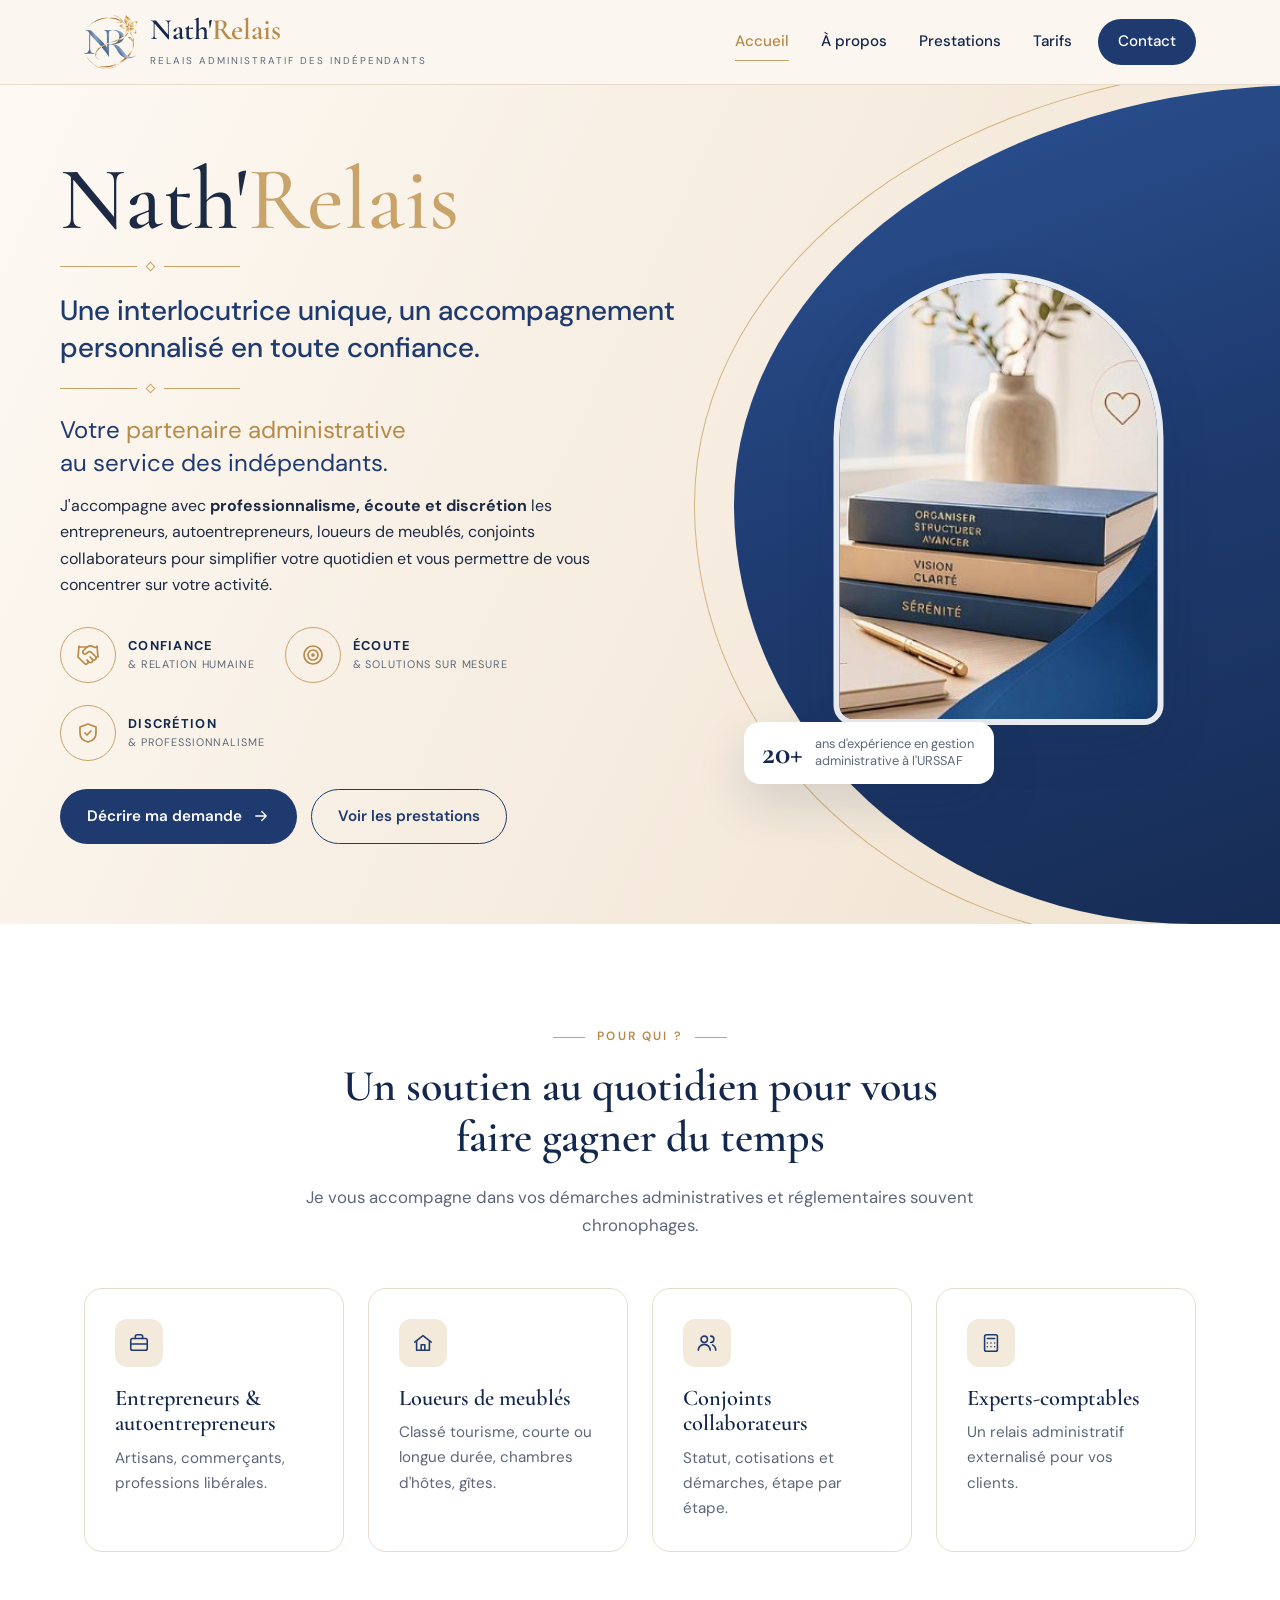
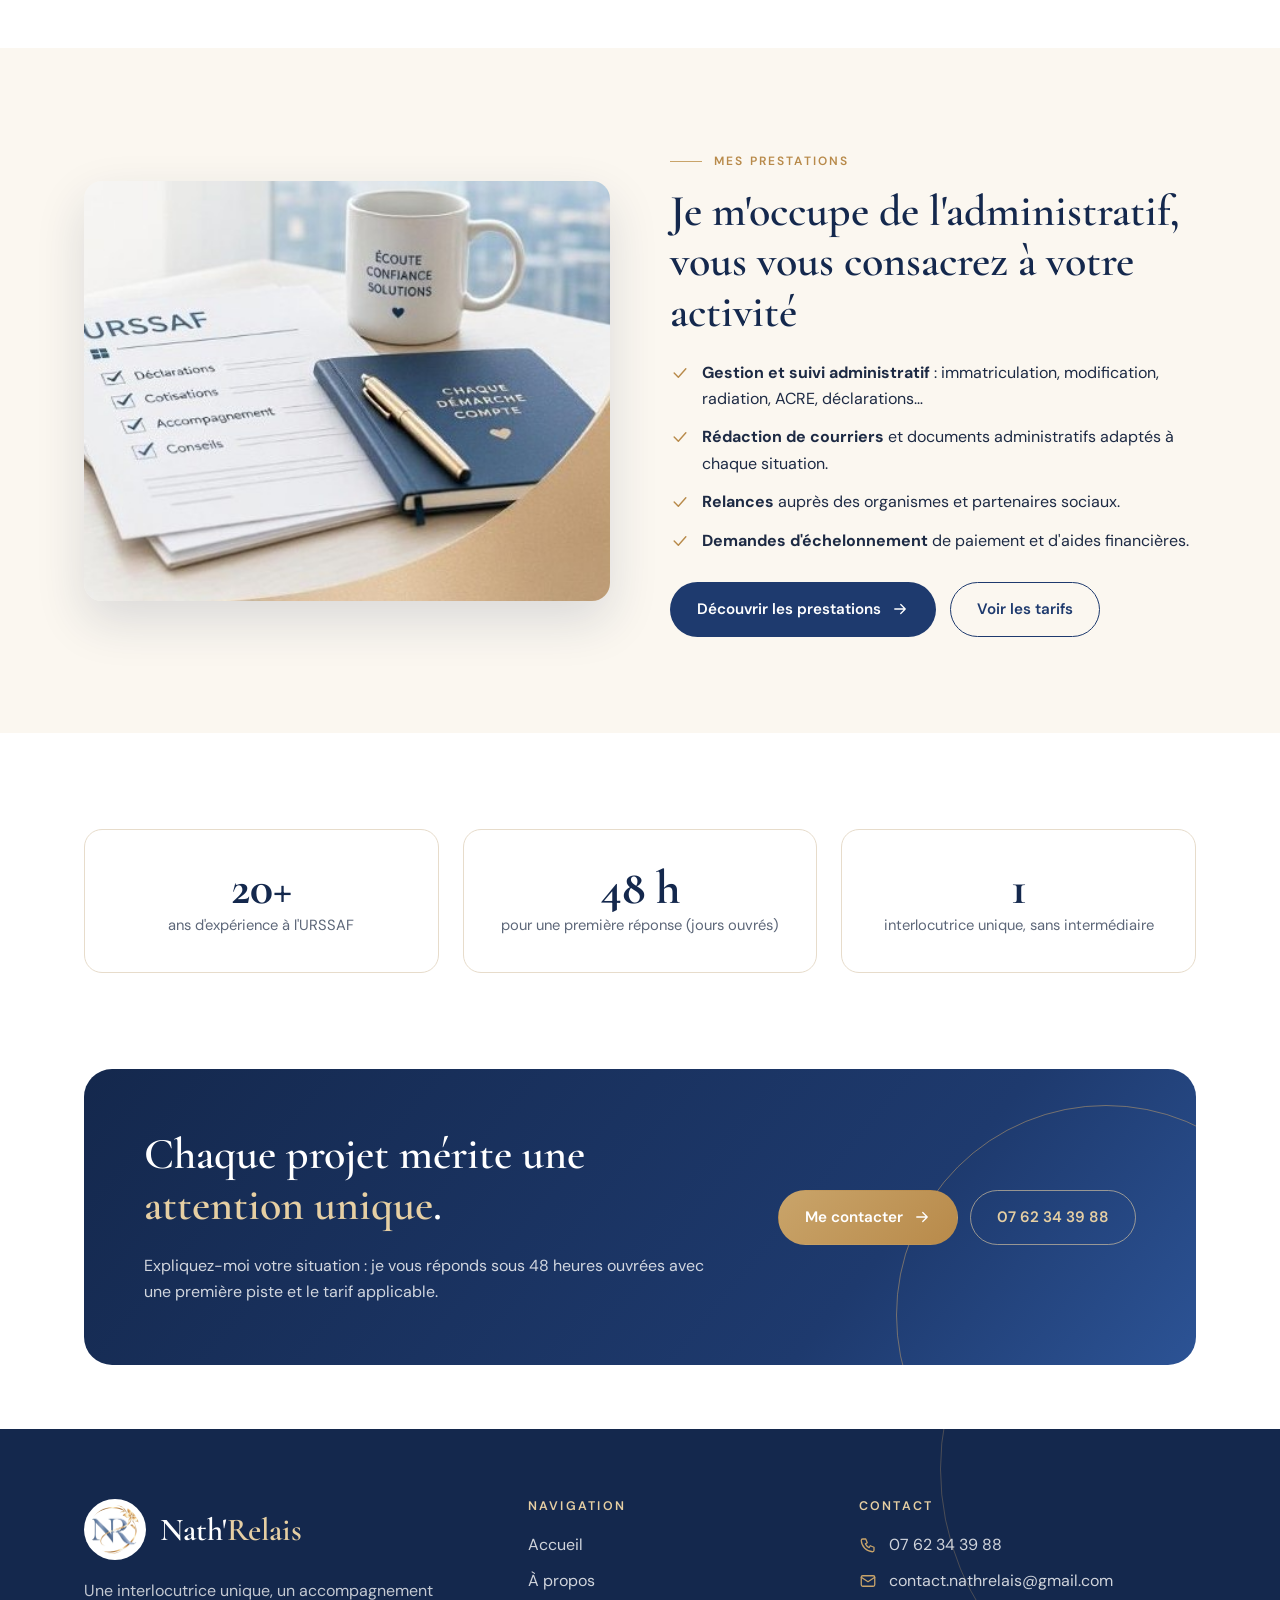
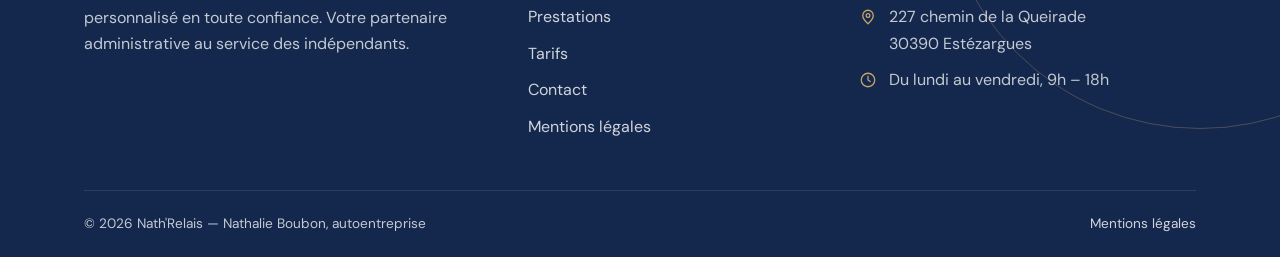
==== index.html @ 30c9ab48 "Site vitrine Nath'Relais : 6 pages, charte bleu/champagne, formulaire de contact Accueil, À propos, " ====
<!DOCTYPE html>
<html lang="fr">
<head>
<meta charset="utf-8">
<meta name="viewport" content="width=device-width, initial-scale=1">
<title>Nath'Relais — Partenaire administrative des indépendants | Gard & PACA</title>
<meta name="description" content="Nath'Relais accompagne entrepreneurs, autoentrepreneurs, loueurs de meublés et conjoints collaborateurs dans leurs démarches administratives. Plus de 20 ans d'expérience URSSAF.">
<meta name="theme-color" content="#14284d">
<meta property="og:type" content="website">
<meta property="og:title" content="Nath'Relais — Partenaire administrative des indépendants | Gard & PACA">
<meta property="og:description" content="Nath'Relais accompagne entrepreneurs, autoentrepreneurs, loueurs de meublés et conjoints collaborateurs dans leurs démarches administratives. Plus de 20 ans d'expérience URSSAF.">
<meta property="og:image" content="assets/img/logo.png">
<link rel="icon" type="image/png" sizes="32x32" href="assets/img/favicon-32.png">
<link rel="apple-touch-icon" href="assets/img/apple-touch-icon.png">
<link rel="preconnect" href="https://fonts.googleapis.com">
<link rel="preconnect" href="https://fonts.gstatic.com" crossorigin>
<link href="https://fonts.googleapis.com/css2?family=Cormorant+Garamond:wght@500;600;700&family=DM+Sans:wght@400;500;600;700&family=Great+Vibes&display=swap" rel="stylesheet">
<link rel="stylesheet" href="assets/css/style.css">
<script type="application/ld+json">
{
  "@context": "https://schema.org",
  "@type": "ProfessionalService",
  "name": "Nath'Relais",
  "description": "Accompagnement administratif des entrepreneurs, autoentrepreneurs, loueurs de meublés, conjoints collaborateurs et cabinets d'expertise comptable.",
  "founder": "Nathalie Boubon",
  "telephone": "+33762343988",
  "email": "contact.nathrelais@gmail.com",
  "address": {
    "@type": "PostalAddress",
    "streetAddress": "227 chemin de la Queirade",
    "postalCode": "30390",
    "addressLocality": "Estézargues",
    "addressRegion": "Occitanie",
    "addressCountry": "FR"
  },
  "areaServed": ["Gard", "Provence-Alpes-Côte d'Azur"],
  "openingHours": "Mo-Fr 09:00-18:00",
  "priceRange": "25 € - 350 €"
}
</script>
</head>
<body>
<a class="skip-link" href="#contenu">Aller au contenu</a>
<header class="site-header">
  <div class="container header-inner">
    <a class="brand" href="index.html" aria-label="Nath'Relais — accueil">
      <img src="assets/img/logo.png" alt="Logo Nath'Relais" width="54" height="53">
      <span>
        <span class="brand-name">Nath'<span>Relais</span></span>
        <span class="brand-tag">Relais administratif des indépendants</span>
      </span>
    </a>
    <button class="nav-toggle" type="button" aria-label="Ouvrir le menu" aria-expanded="false" aria-controls="main-nav"><svg viewBox="0 0 24 24" fill="none" stroke="currentColor" stroke-width="1.7" stroke-linecap="round" stroke-linejoin="round" aria-hidden="true"><path d="M4 7h16M4 12h16M4 17h16"/></svg></button>
    <nav class="main-nav" id="main-nav" aria-label="Navigation principale">
      <ul>
        <li><a href="index.html" aria-current="page">Accueil</a></li><li><a href="a-propos.html">À propos</a></li><li><a href="prestations.html">Prestations</a></li><li><a href="tarifs.html">Tarifs</a></li><li><a href="contact.html" class="nav-cta">Contact</a></li>
      </ul>
    </nav>
  </div>
</header>
<main id="contenu">
<section class="hero">
  <div class="container hero-grid">
    <div class="hero-text">
      <p class="hero-wordmark">Nath'<span>Relais</span></p>
      <div class="divider"><span></span></div>
      <h1>Une interlocutrice unique, un accompagnement personnalisé en toute confiance.</h1>
      <div class="divider"><span></span></div>
      <h2>Votre <span class="gold">partenaire administrative</span><br>au service des indépendants.</h2>
      <p>J'accompagne avec <strong>professionnalisme, écoute et discrétion</strong> les entrepreneurs, autoentrepreneurs, loueurs de meublés, conjoints collaborateurs pour simplifier votre quotidien et vous permettre de vous concentrer sur votre activité.</p>
      <div class="values">
        <div class="value"><span class="icon-ring"><svg viewBox="0 0 24 24" fill="none" stroke="currentColor" stroke-width="1.7" stroke-linecap="round" stroke-linejoin="round" aria-hidden="true"><path d="m11 17 2 2a1 1 0 1 0 3-3"/><path d="m14 14 2.5 2.5a1 1 0 1 0 3-3l-3.88-3.88a3 3 0 0 0-4.24 0l-.88.88a1 1 0 1 1-3-3l2.81-2.81a5.79 5.79 0 0 1 7.06-.87l.47.28a2 2 0 0 0 1.42.25L21 4"/><path d="m21 3 1 11h-2"/><path d="M3 3 2 14l6.5 6.5a1 1 0 1 0 3-3"/><path d="M3 4h8"/></svg></span><span><strong>Confiance</strong><small>&amp; relation humaine</small></span></div>
        <div class="value"><span class="icon-ring"><svg viewBox="0 0 24 24" fill="none" stroke="currentColor" stroke-width="1.7" stroke-linecap="round" stroke-linejoin="round" aria-hidden="true"><circle cx="12" cy="12" r="9"/><circle cx="12" cy="12" r="5"/><circle cx="12" cy="12" r="1"/></svg></span><span><strong>Écoute</strong><small>&amp; solutions sur mesure</small></span></div>
        <div class="value"><span class="icon-ring"><svg viewBox="0 0 24 24" fill="none" stroke="currentColor" stroke-width="1.7" stroke-linecap="round" stroke-linejoin="round" aria-hidden="true"><path d="M12 3 4 6v6c0 5 3.5 8 8 9 4.5-1 8-4 8-9V6l-8-3z"/><path d="m9 12 2 2 4-4"/></svg></span><span><strong>Discrétion</strong><small>&amp; professionnalisme</small></span></div>
      </div>
      <div class="hero-actions">
        <a class="btn btn-primary" href="contact.html">Décrire ma demande <svg viewBox="0 0 24 24" fill="none" stroke="currentColor" stroke-width="1.7" stroke-linecap="round" stroke-linejoin="round" aria-hidden="true"><path d="M5 12h14M13 6l6 6-6 6"/></svg></a>
        <a class="btn btn-outline" href="prestations.html">Voir les prestations</a>
      </div>
    </div>
    <div class="hero-visual" aria-hidden="true">
      <div class="wave"></div>
      <div class="wave-line"></div>
      <figure><img src="assets/img/accueil-bureau.jpg" alt="" width="290" height="402"></figure>
      <div class="hero-badge"><strong>20+</strong><span>ans d'expérience en gestion administrative à l'URSSAF</span></div>
    </div>
  </div>
</section>

<section class="section bg-white">
  <div class="container">
    <div class="section-head center reveal">
      <span class="eyebrow">Pour qui ?</span>
      <h2>Un soutien au quotidien pour vous faire gagner du temps</h2>
      <p>Je vous accompagne dans vos démarches administratives et réglementaires souvent chronophages.</p>
    </div>
    <div class="grid grid-4">
      <a class="card reveal" href="prestations.html#pour-qui">
        <span class="icon-box"><svg viewBox="0 0 24 24" fill="none" stroke="currentColor" stroke-width="1.7" stroke-linecap="round" stroke-linejoin="round" aria-hidden="true"><rect x="3" y="7" width="18" height="13" rx="2"/><path d="M8 7V5a2 2 0 0 1 2-2h4a2 2 0 0 1 2 2v2M3 13h18"/></svg></span>
        <h3>Entrepreneurs &amp; autoentrepreneurs</h3>
        <p>Artisans, commerçants, professions libérales.</p>
      </a>
      <a class="card reveal" href="prestations.html#pour-qui">
        <span class="icon-box"><svg viewBox="0 0 24 24" fill="none" stroke="currentColor" stroke-width="1.7" stroke-linecap="round" stroke-linejoin="round" aria-hidden="true"><path d="M3 11 12 4l9 7"/><path d="M5 10v10h14V10"/><path d="M10 20v-6h4v6"/></svg></span>
        <h3>Loueurs de meublés</h3>
        <p>Classé tourisme, courte ou longue durée, chambres d'hôtes, gîtes.</p>
      </a>
      <a class="card reveal" href="prestations.html#pour-qui">
        <span class="icon-box"><svg viewBox="0 0 24 24" fill="none" stroke="currentColor" stroke-width="1.7" stroke-linecap="round" stroke-linejoin="round" aria-hidden="true"><circle cx="9" cy="8" r="3.5"/><path d="M2.5 20a6.5 6.5 0 0 1 13 0"/><path d="M16 4.5a3.5 3.5 0 0 1 0 7M18 14a6.5 6.5 0 0 1 3.5 6"/></svg></span>
        <h3>Conjoints collaborateurs</h3>
        <p>Statut, cotisations et démarches, étape par étape.</p>
      </a>
      <a class="card reveal" href="prestations.html#pour-qui">
        <span class="icon-box"><svg viewBox="0 0 24 24" fill="none" stroke="currentColor" stroke-width="1.7" stroke-linecap="round" stroke-linejoin="round" aria-hidden="true"><rect x="5" y="3" width="14" height="18" rx="2"/><path d="M8 7h8M8 12h.01M12 12h.01M16 12h.01M8 16h.01M12 16h.01M16 16h.01"/></svg></span>
        <h3>Experts-comptables</h3>
        <p>Un relais administratif externalisé pour vos clients.</p>
      </a>
    </div>
  </div>
</section>

<section class="section bg-cream">
  <div class="container split">
    <div class="split-media reveal">
      <img src="assets/img/apropos-bureau.jpg" alt="Bureau avec dossiers URSSAF : déclarations, cotisations, accompagnement, conseils" width="430" height="375" loading="lazy">
    </div>
    <div class="reveal">
      <span class="eyebrow">Mes prestations</span>
      <h2>Je m'occupe de l'administratif, vous vous consacrez à votre activité</h2>
      <ul class="check-list">
        <li><svg viewBox="0 0 24 24" fill="none" stroke="currentColor" stroke-width="1.7" stroke-linecap="round" stroke-linejoin="round" aria-hidden="true"><path d="m5 12 5 5 9-10"/></svg><span><strong>Gestion et suivi administratif</strong> : immatriculation, modification, radiation, ACRE, déclarations…</span></li>
        <li><svg viewBox="0 0 24 24" fill="none" stroke="currentColor" stroke-width="1.7" stroke-linecap="round" stroke-linejoin="round" aria-hidden="true"><path d="m5 12 5 5 9-10"/></svg><span><strong>Rédaction de courriers</strong> et documents administratifs adaptés à chaque situation.</span></li>
        <li><svg viewBox="0 0 24 24" fill="none" stroke="currentColor" stroke-width="1.7" stroke-linecap="round" stroke-linejoin="round" aria-hidden="true"><path d="m5 12 5 5 9-10"/></svg><span><strong>Relances</strong> auprès des organismes et partenaires sociaux.</span></li>
        <li><svg viewBox="0 0 24 24" fill="none" stroke="currentColor" stroke-width="1.7" stroke-linecap="round" stroke-linejoin="round" aria-hidden="true"><path d="m5 12 5 5 9-10"/></svg><span><strong>Demandes d'échelonnement</strong> de paiement et d'aides financières.</span></li>
      </ul>
      <div class="hero-actions">
        <a class="btn btn-primary" href="prestations.html">Découvrir les prestations <svg viewBox="0 0 24 24" fill="none" stroke="currentColor" stroke-width="1.7" stroke-linecap="round" stroke-linejoin="round" aria-hidden="true"><path d="M5 12h14M13 6l6 6-6 6"/></svg></a>
        <a class="btn btn-outline" href="tarifs.html">Voir les tarifs</a>
      </div>
    </div>
  </div>
</section>

<section class="section bg-white">
  <div class="container">
    <div class="stat-row">
      <div class="stat reveal"><strong>20+</strong><span>ans d'expérience à l'URSSAF</span></div>
      <div class="stat reveal"><strong>48 h</strong><span>pour une première réponse (jours ouvrés)</span></div>
      <div class="stat reveal"><strong>1</strong><span>interlocutrice unique, sans intermédiaire</span></div>
    </div>
  </div>
</section>

<section class="section-sm bg-white" style="padding-top:0">
  <div class="container">
    <div class="cta-band reveal">
      <div>
        <h2>Chaque projet mérite une <em>attention unique</em>.</h2>
        <p>Expliquez-moi votre situation : je vous réponds sous 48 heures ouvrées avec une première piste et le tarif applicable.</p>
      </div>
      <div class="actions">
        <a class="btn btn-gold" href="contact.html">Me contacter <svg viewBox="0 0 24 24" fill="none" stroke="currentColor" stroke-width="1.7" stroke-linecap="round" stroke-linejoin="round" aria-hidden="true"><path d="M5 12h14M13 6l6 6-6 6"/></svg></a>
        <a class="btn btn-light" href="tel:+33762343988">07 62 34 39 88</a>
      </div>
    </div>
  </div>
</section>
</main>
<footer class="site-footer">
  <div class="container">
    <div class="footer-grid">
      <div>
        <div class="footer-brand">
          <img src="assets/img/logo.png" alt="" width="62" height="61">
          <span class="brand-name">Nath'<span>Relais</span></span>
        </div>
        <p>Une interlocutrice unique, un accompagnement personnalisé en toute confiance. Votre partenaire administrative au service des indépendants.</p>
      </div>
      <div>
        <h4>Navigation</h4>
        <ul>
          <li><a href="index.html">Accueil</a></li>
          <li><a href="a-propos.html">À propos</a></li>
          <li><a href="prestations.html">Prestations</a></li>
          <li><a href="tarifs.html">Tarifs</a></li>
          <li><a href="contact.html">Contact</a></li>
          <li><a href="mentions-legales.html">Mentions légales</a></li>
        </ul>
      </div>
      <div>
        <h4>Contact</h4>
        <ul class="footer-contact">
          <li><svg viewBox="0 0 24 24" fill="none" stroke="currentColor" stroke-width="1.7" stroke-linecap="round" stroke-linejoin="round" aria-hidden="true"><path d="M5 4h4l2 5-2.5 1.5a11 11 0 0 0 5 5L15 13l5 2v4a2 2 0 0 1-2 2A16 16 0 0 1 3 6a2 2 0 0 1 2-2"/></svg><a href="tel:+33762343988">07 62 34 39 88</a></li>
          <li><svg viewBox="0 0 24 24" fill="none" stroke="currentColor" stroke-width="1.7" stroke-linecap="round" stroke-linejoin="round" aria-hidden="true"><rect x="3" y="5" width="18" height="14" rx="2"/><path d="m3 7 9 6 9-6"/></svg><a href="mailto:contact.nathrelais@gmail.com">contact.nathrelais@gmail.com</a></li>
          <li><svg viewBox="0 0 24 24" fill="none" stroke="currentColor" stroke-width="1.7" stroke-linecap="round" stroke-linejoin="round" aria-hidden="true"><path d="M12 21s-7-6.2-7-11a7 7 0 0 1 14 0c0 4.8-7 11-7 11z"/><circle cx="12" cy="10" r="2.5"/></svg><span>227 chemin de la Queirade<br>30390 Estézargues</span></li>
          <li><svg viewBox="0 0 24 24" fill="none" stroke="currentColor" stroke-width="1.7" stroke-linecap="round" stroke-linejoin="round" aria-hidden="true"><circle cx="12" cy="12" r="9"/><path d="M12 7v5l3 2"/></svg><span>Du lundi au vendredi, 9h – 18h</span></li>
        </ul>
      </div>
    </div>
    <div class="footer-bottom">
      <span>© <span data-year>2026</span> Nath'Relais — Nathalie Boubon, autoentreprise</span>
      <a href="mentions-legales.html">Mentions légales</a>
    </div>
  </div>
</footer>
<script src="assets/js/main.js" defer></script>
</body>
</html>
---- assets/css/style.css ----
/* =========================================================
   Nath'Relais — feuille de style
   Palette : bleu marine / bleu logo / champagne / beige
   ========================================================= */

:root {
  --navy: #14284d;
  --navy-2: #1e3a6e;
  --blue: #2c5395;
  --blue-soft: #5b7bb0;
  --gold: #b88a4a;
  --gold-2: #c9a46a;
  --gold-light: #e6cfa3;
  --beige: #f3eadc;
  --beige-2: #ece0cc;
  --cream: #fbf7f0;
  --white: #ffffff;
  --text: #1d2a44;
  --muted: #5d6779;
  --line: #e7dccb;

  --font-title: "Cormorant Garamond", Georgia, "Times New Roman", serif;
  --font-body: "DM Sans", "Segoe UI", system-ui, -apple-system, sans-serif;
  --font-script: "Great Vibes", "Brush Script MT", cursive;

  --radius: 18px;
  --radius-sm: 12px;
  --shadow: 0 10px 30px rgba(20, 40, 77, 0.08);
  --shadow-lg: 0 20px 50px rgba(20, 40, 77, 0.14);
  --container: 1160px;
}

*,
*::before,
*::after { box-sizing: border-box; }

html { scroll-behavior: smooth; }

body {
  margin: 0;
  font-family: var(--font-body);
  font-size: 16px;
  line-height: 1.65;
  color: var(--text);
  background: var(--cream);
  -webkit-font-smoothing: antialiased;
}

img { max-width: 100%; display: block; }
a { color: var(--blue); text-decoration: none; }
a:hover { color: var(--gold); }

h1, h2, h3, h4 {
  font-family: var(--font-title);
  color: var(--navy);
  line-height: 1.15;
  margin: 0 0 .5em;
  font-weight: 600;
}
h1 { font-size: clamp(2.4rem, 5vw, 3.6rem); }
h2 { font-size: clamp(2rem, 3.6vw, 2.75rem); }
h3 { font-size: 1.45rem; }
p { margin: 0 0 1em; }

.container {
  width: 100%;
  max-width: var(--container);
  margin: 0 auto;
  padding: 0 24px;
}

.skip-link {
  position: absolute; left: -999px; top: 0;
  background: var(--navy); color: #fff; padding: 10px 16px; z-index: 100;
}
.skip-link:focus { left: 10px; top: 10px; }

/* ---------- Petits éléments ---------- */
.eyebrow {
  display: inline-flex; align-items: center; gap: 12px;
  font-size: .75rem; letter-spacing: .18em; text-transform: uppercase;
  font-weight: 600; color: var(--gold); margin-bottom: 14px;
}
.eyebrow::before { content: ""; width: 32px; height: 1px; background: var(--gold-2); }

.gold { color: var(--gold); }
.script { font-family: var(--font-script); font-weight: 400; color: var(--gold); }

.divider {
  display: flex; align-items: center; gap: 10px; width: 180px; margin: 18px 0 22px;
}
.divider::before, .divider::after { content: ""; flex: 1; height: 1px; background: var(--gold-2); }
.divider span { width: 7px; height: 7px; transform: rotate(45deg); border: 1px solid var(--gold-2); }
.divider.center { margin-left: auto; margin-right: auto; }

.btn {
  display: inline-flex; align-items: center; justify-content: center; gap: 10px;
  padding: 14px 26px; border-radius: 999px; font-weight: 600; font-size: .95rem;
  border: 1px solid transparent; cursor: pointer; transition: all .25s ease;
  font-family: var(--font-body);
}
.btn svg { width: 18px; height: 18px; }
.btn-primary { background: var(--navy-2); color: #fff; }
.btn-primary:hover { background: var(--navy); color: #fff; transform: translateY(-2px); box-shadow: var(--shadow); }
.btn-gold { background: linear-gradient(135deg, var(--gold-2), var(--gold)); color: #fff; }
.btn-gold:hover { color: #fff; transform: translateY(-2px); box-shadow: 0 10px 24px rgba(184,138,74,.35); }
.btn-outline { border-color: var(--navy-2); color: var(--navy-2); background: transparent; }
.btn-outline:hover { background: var(--navy-2); color: #fff; }
.btn-light { border-color: rgba(230,207,163,.6); color: var(--gold-light); background: transparent; }
.btn-light:hover { background: var(--gold-light); color: var(--navy); }

.icon-box {
  width: 48px; height: 48px; border-radius: 12px;
  display: inline-grid; place-items: center;
  background: var(--beige); color: var(--navy-2);
  flex-shrink: 0;
}
.icon-box svg { width: 22px; height: 22px; }
.icon-ring {
  width: 56px; height: 56px; border-radius: 50%;
  display: inline-grid; place-items: center;
  border: 1px solid var(--gold-2); color: var(--gold);
  flex-shrink: 0;
}
.icon-ring svg { width: 24px; height: 24px; }

.tag {
  display: inline-block; padding: 5px 14px; border-radius: 999px;
  background: var(--beige); border: 1px solid var(--beige-2);
  font-size: .7rem; letter-spacing: .12em; text-transform: uppercase;
  color: var(--gold); font-weight: 600;
}

/* ---------- En-tête ---------- */
.site-header {
  position: sticky; top: 0; z-index: 50;
  background: rgba(251, 247, 240, .92);
  backdrop-filter: blur(10px);
  -webkit-backdrop-filter: blur(10px);
  border-bottom: 1px solid var(--line);
}
.header-inner {
  display: flex; align-items: center; justify-content: space-between;
  height: 84px; gap: 20px;
}
.brand { display: flex; align-items: center; gap: 12px; color: var(--navy); }
.brand img { width: 54px; height: auto; }
.brand-name {
  font-family: var(--font-title); font-size: 1.85rem; font-weight: 600; line-height: 1;
  color: var(--navy);
}
.brand-name span { color: var(--gold); }
.brand-tag {
  display: block; font-family: var(--font-body); font-size: .62rem;
  letter-spacing: .2em; text-transform: uppercase; color: var(--muted); margin-top: 5px;
}

.main-nav ul { list-style: none; margin: 0; padding: 0; display: flex; align-items: center; gap: 4px; }
.main-nav a {
  display: block; padding: 10px 14px; border-radius: 999px;
  color: var(--navy); font-weight: 500; font-size: .95rem; position: relative;
}
.main-nav a:hover { color: var(--gold); }
.main-nav a[aria-current="page"] { color: var(--gold); }
.main-nav a[aria-current="page"]::after {
  content: ""; position: absolute; left: 14px; right: 14px; bottom: 4px;
  height: 1px; background: var(--gold-2);
}
.main-nav .nav-cta {
  background: var(--navy-2); color: #fff; padding: 10px 20px; margin-left: 8px;
}
.main-nav .nav-cta:hover, .main-nav .nav-cta[aria-current="page"] { background: var(--gold); color: #fff; }
.main-nav .nav-cta[aria-current="page"]::after { display: none; }

.nav-toggle {
  display: none; background: none; border: 0; cursor: pointer; padding: 8px;
  color: var(--navy);
}
.nav-toggle svg { width: 28px; height: 28px; }

/* ---------- Bandeau de page (pages internes) ---------- */
.page-hero {
  position: relative; overflow: hidden;
  background: linear-gradient(120deg, var(--cream) 0%, var(--beige) 100%);
  padding: 80px 0 90px;
}
.page-hero::after {
  content: ""; position: absolute; right: -140px; top: -120px;
  width: 520px; height: 520px; border-radius: 50%;
  background: radial-gradient(circle at 30% 30%, var(--navy-2), var(--navy));
  opacity: .95;
}
.page-hero::before {
  content: ""; position: absolute; right: 40px; top: -60px;
  width: 520px; height: 520px; border-radius: 50%;
  border: 1px solid var(--gold-2); opacity: .7; z-index: 1;
}
.page-hero .container { position: relative; z-index: 2; }
.page-hero h1 { max-width: 720px; }
.page-hero p.lead { max-width: 640px; font-size: 1.12rem; color: var(--muted); }

/* ---------- Sections ---------- */
.section { padding: 96px 0; }
.section-sm { padding: 64px 0; }
.bg-white { background: var(--white); }
.bg-beige { background: var(--beige); }
.bg-cream { background: var(--cream); }
.section-head { max-width: 680px; margin-bottom: 48px; }
.section-head.center { text-align: center; margin-left: auto; margin-right: auto; }
.section-head.center .eyebrow::after { content: ""; width: 32px; height: 1px; background: var(--gold-2); }
.section-head p { color: var(--muted); font-size: 1.05rem; }

/* ---------- Accueil : hero ---------- */
.hero {
  position: relative; overflow: hidden;
  background: linear-gradient(115deg, #fdf9f3 0%, #f6ecdf 55%, #efe2cf 100%);
}
.hero-grid {
  display: grid; grid-template-columns: 1.15fr .85fr; gap: 40px; align-items: center;
  min-height: 640px; padding: 70px 0 80px;
}
.hero-wordmark {
  font-family: var(--font-title); font-weight: 500;
  font-size: clamp(3.4rem, 8vw, 5.6rem); line-height: 1; margin: 0;
  color: var(--navy);
}
.hero-wordmark span { color: var(--gold-2); }
.hero h1 {
  font-family: var(--font-body); font-weight: 500; color: var(--navy-2);
  font-size: clamp(1.35rem, 2.4vw, 1.75rem); line-height: 1.35; margin: 0;
}
.hero h2 {
  font-family: var(--font-body); font-weight: 400; color: var(--navy-2);
  font-size: clamp(1.2rem, 2vw, 1.5rem); line-height: 1.35; margin: 0 0 14px;
}
.hero p { max-width: 560px; color: var(--text); }
.hero-actions { display: flex; flex-wrap: wrap; gap: 14px; margin-top: 28px; }

.values { display: flex; flex-wrap: wrap; gap: 22px 30px; margin-top: 28px; }
.value { display: flex; align-items: center; gap: 12px; }
.value strong {
  display: block; font-size: .8rem; letter-spacing: .1em; text-transform: uppercase; color: var(--navy);
}
.value small {
  display: block; font-size: .68rem; letter-spacing: .08em; text-transform: uppercase; color: var(--muted);
}

.hero-visual { position: relative; height: 100%; min-height: 520px; }
.hero-visual .wave {
  position: absolute; inset: -70px -40vw -80px -10px;
  background: linear-gradient(160deg, var(--blue) 0%, var(--navy-2) 45%, var(--navy) 100%);
  border-radius: 58% 0 0 46% / 50% 0 0 50%;
}
.hero-visual .wave-line {
  position: absolute; inset: -90px -40vw -100px -50px;
  border: 1px solid var(--gold-2); border-right: 0;
  border-radius: 58% 0 0 46% / 50% 0 0 50%;
  opacity: .8;
}
.hero-visual figure {
  position: absolute; left: 50%; top: 50%; transform: translate(-45%, -50%);
  margin: 0; width: min(330px, 80%);
  border-radius: 200px 200px 24px 24px; overflow: hidden;
  border: 6px solid rgba(255,255,255,.9);
  box-shadow: var(--shadow-lg);
}
.hero-visual figure img { width: 100%; height: 440px; object-fit: cover; }
.hero-badge {
  position: absolute; left: 0; bottom: 60px; z-index: 3;
  background: #fff; border-radius: 16px; padding: 14px 18px;
  box-shadow: var(--shadow-lg); display: flex; align-items: center; gap: 12px;
  max-width: 250px;
}
.hero-badge strong { font-family: var(--font-title); font-size: 2rem; color: var(--navy); line-height: 1; }
.hero-badge span { font-size: .8rem; color: var(--muted); line-height: 1.3; }

/* ---------- Cartes ---------- */
.grid { display: grid; gap: 24px; }
.grid-2 { grid-template-columns: repeat(2, 1fr); }
.grid-3 { grid-template-columns: repeat(3, 1fr); }
.grid-4 { grid-template-columns: repeat(4, 1fr); }

.card {
  background: var(--white); border: 1px solid var(--line);
  border-radius: var(--radius); padding: 30px;
  transition: transform .25s ease, box-shadow .25s ease, border-color .25s ease;
  position: relative;
}
.card:hover { transform: translateY(-4px); box-shadow: var(--shadow); border-color: var(--gold-light); }
.card h3 { margin: 18px 0 10px; font-size: 1.4rem; }
.card p { color: var(--muted); font-size: .95rem; margin: 0; }
.card .card-top { display: flex; justify-content: space-between; align-items: flex-start; gap: 12px; }
.card .sub {
  display: block; font-size: .72rem; letter-spacing: .14em; text-transform: uppercase;
  color: var(--gold); font-weight: 600; margin: -4px 0 12px;
}
.card-link {
  display: inline-flex; align-items: center; gap: 8px; margin-top: 18px;
  font-weight: 600; font-size: .9rem; color: var(--navy-2);
}
.card-link:hover { gap: 12px; }
.card-link svg { width: 18px; height: 18px; }

/* ---------- Bloc split ---------- */
.split { display: grid; grid-template-columns: 1fr 1fr; gap: 60px; align-items: center; }
.split-media { position: relative; }
.split-media img {
  border-radius: var(--radius); box-shadow: var(--shadow-lg);
  width: 100%; height: 420px; object-fit: cover;
}
.split-media::before {
  content: ""; position: absolute; inset: 22px -22px -22px 22px;
  border: 1px solid var(--gold-2); border-radius: var(--radius); z-index: -1;
}
.check-list { list-style: none; padding: 0; margin: 20px 0 0; }
.check-list li { display: flex; gap: 12px; align-items: flex-start; margin-bottom: 12px; }
.check-list svg { width: 20px; height: 20px; color: var(--gold); flex-shrink: 0; margin-top: 3px; }

.quote-line {
  border-left: 2px solid var(--gold-2); padding: 4px 0 4px 20px; margin: 22px 0;
  color: var(--muted);
}

/* ---------- Bandeau CTA ---------- */
.cta-band {
  position: relative; overflow: hidden;
  background: linear-gradient(130deg, var(--navy) 0%, var(--navy-2) 70%, var(--blue) 100%);
  color: #fff; border-radius: 28px; padding: 60px;
  display: grid; grid-template-columns: 1.4fr 1fr; gap: 30px; align-items: center;
}
.cta-band::after {
  content: ""; position: absolute; right: -120px; bottom: -160px; width: 420px; height: 420px;
  border-radius: 50%; border: 1px solid var(--gold-2); opacity: .5;
}
.cta-band h2 { color: #fff; }
.cta-band h2 em { font-style: normal; color: var(--gold-light); }
.cta-band p { color: rgba(255,255,255,.8); margin: 0; }
.cta-band .actions { display: flex; flex-wrap: wrap; gap: 12px; justify-content: flex-end; position: relative; z-index: 1; }

/* ---------- À propos ---------- */
.about-hero-text .big {
  font-family: var(--font-title); font-size: clamp(1.9rem, 3.4vw, 2.6rem);
  color: var(--navy); line-height: 1.2; margin: 0;
}
.about-hero-text .big strong { font-weight: 700; }
.about-hero-text .script-name { font-size: clamp(3.5rem, 7vw, 5rem); line-height: 1.1; display: block; margin: 6px 0; }
.pillars { display: flex; flex-wrap: wrap; gap: 10px; margin-top: 24px; }
.pillar {
  padding: 8px 18px; border-radius: 999px; border: 1px solid var(--gold-2);
  font-size: .78rem; letter-spacing: .14em; text-transform: uppercase; color: var(--navy-2); font-weight: 600;
  background: rgba(255,255,255,.6);
}
.together {
  display: flex; align-items: center; gap: 14px; margin-top: 28px; color: var(--navy);
}
.together .heart {
  width: 42px; height: 42px; border-radius: 50%; background: var(--navy-2); color: #fff;
  display: grid; place-items: center;
}
.together .heart svg { width: 18px; height: 18px; }
.together em { font-family: var(--font-script); font-style: normal; color: var(--gold); font-size: 1.6rem; }

.stat-row { display: grid; grid-template-columns: repeat(3, 1fr); gap: 24px; }
.stat {
  text-align: center; padding: 34px 20px; border-radius: var(--radius); background: #fff;
  border: 1px solid var(--line);
}
.stat strong { display: block; font-family: var(--font-title); font-size: 3rem; color: var(--navy); line-height: 1; }
.stat span { color: var(--muted); font-size: .92rem; }

/* ---------- Tarifs ---------- */
.price-group-title {
  display: flex; align-items: center; gap: 14px; margin: 0 0 22px;
  font-size: .78rem; letter-spacing: .16em; text-transform: uppercase;
  color: var(--navy-2); font-weight: 600; font-family: var(--font-body);
}
.price-group-title::before { content: ""; width: 32px; height: 1px; background: var(--gold-2); }
.price-card { display: flex; flex-direction: column; }
.price-card p { flex: 1; }
.price {
  border-top: 1px solid var(--line); margin-top: 24px; padding-top: 20px;
  display: flex; align-items: baseline; gap: 8px;
}
.price strong { font-family: var(--font-title); font-size: 2.6rem; color: var(--navy); line-height: 1; }
.price span { color: var(--muted); font-size: .85rem; }
.price-card.featured { border-color: var(--gold-2); box-shadow: var(--shadow); }

.cabinet-grid { display: grid; grid-template-columns: 1.3fr 1fr; gap: 24px; }
.cabinet-card { border: 1px solid var(--gold-2); box-shadow: var(--shadow-lg); padding: 40px 36px 30px; }
.ribbon {
  position: absolute; top: -13px; left: 30px;
  background: linear-gradient(135deg, var(--gold-2), var(--gold)); color: #fff;
  font-size: .68rem; letter-spacing: .16em; text-transform: uppercase; font-weight: 700;
  padding: 5px 14px; border-radius: 999px;
}
.cabinet-card ul { list-style: none; padding: 0; margin: 20px 0; }
.cabinet-card li { display: flex; gap: 10px; align-items: flex-start; padding: 6px 0; color: var(--text); font-size: .95rem; }
.cabinet-card li svg { width: 18px; height: 18px; color: var(--gold); flex-shrink: 0; margin-top: 3px; }
.cabinet-foot {
  border-top: 1px solid var(--line); padding-top: 16px; margin-top: 10px;
  font-size: .75rem; letter-spacing: .14em; text-transform: uppercase; color: var(--gold); font-weight: 600;
}
.volume-card {
  background: var(--beige); border: 1px solid var(--beige-2); border-radius: var(--radius);
  padding: 40px 36px; display: flex; flex-direction: column;
}
.volume-card p { color: var(--muted); flex: 1; }
.note {
  margin-top: 40px; padding: 20px 24px; border-radius: var(--radius-sm);
  background: #fff; border: 1px dashed var(--gold-2); color: var(--muted); font-size: .92rem;
  display: flex; gap: 14px; align-items: flex-start;
}
.note svg { width: 22px; height: 22px; color: var(--gold); flex-shrink: 0; margin-top: 2px; }

/* ---------- Contact ---------- */
.contact-hero {
  position: relative; overflow: hidden; color: #fff;
  background:
    radial-gradient(1200px 500px at 85% -10%, rgba(44,83,149,.55), transparent 60%),
    linear-gradient(160deg, #0f1f3d 0%, var(--navy) 55%, #0c1830 100%);
  padding: 70px 0 90px;
}
.contact-hero::before {
  content: ""; position: absolute; right: -200px; top: -200px; width: 640px; height: 640px;
  border-radius: 50%; border: 1px solid rgba(201,164,106,.45);
}
.contact-hero::after {
  content: ""; position: absolute; left: -160px; bottom: -260px; width: 560px; height: 560px;
  border-radius: 50%; border: 1px solid rgba(201,164,106,.25);
}
.contact-hero .container { position: relative; z-index: 1; }
.contact-brand { text-align: center; margin-bottom: 50px; }
.contact-brand .wordmark {
  font-family: var(--font-title); font-weight: 500; font-size: clamp(3rem, 7vw, 4.6rem);
  color: var(--gold-light); line-height: 1; margin: 0;
}
.contact-brand .wordmark { text-transform: none; letter-spacing: 0; }
.contact-brand .divider { margin: 16px auto; }
.contact-brand .divider::before, .contact-brand .divider::after { background: var(--gold-2); }
.contact-brand p {
  letter-spacing: .24em; text-transform: uppercase; font-size: .78rem; color: rgba(255,255,255,.75); margin: 0;
}
.contact-grid { display: grid; grid-template-columns: 1fr 1.05fr; gap: 50px; align-items: center; }
.contact-info h1 {
  color: #fff; font-family: var(--font-body); font-weight: 500; letter-spacing: .08em;
  font-size: clamp(2rem, 4vw, 2.8rem); text-transform: uppercase; margin: 0;
}
.contact-info .subtitle {
  color: var(--gold-2); letter-spacing: .2em; text-transform: uppercase; font-size: .9rem; margin: 6px 0 0;
}
.contact-info .divider { margin: 22px 0 26px; }
.contact-list { list-style: none; margin: 0; padding: 0; display: grid; gap: 18px; }
.contact-list li { display: flex; align-items: center; gap: 16px; }
.contact-list .ic {
  width: 46px; height: 46px; border-radius: 50%; border: 1px solid rgba(201,164,106,.6);
  display: grid; place-items: center; color: var(--gold-light); flex-shrink: 0;
}
.contact-list .ic svg { width: 20px; height: 20px; }
.contact-list small {
  display: block; font-size: .7rem; letter-spacing: .16em; text-transform: uppercase; color: rgba(255,255,255,.55);
}
.contact-list a, .contact-list span.v { color: #fff; font-size: 1.05rem; }
.contact-list a:hover { color: var(--gold-light); }
.contact-info .motto { font-style: italic; color: var(--gold-light); margin-top: 26px; }
.map-card {
  background: var(--cream); border-radius: 28px; padding: 22px;
  border: 2px solid var(--gold-2); box-shadow: 0 30px 60px rgba(0,0,0,.35);
}
.map-card h2 {
  text-align: center; font-family: var(--font-body); font-weight: 500; font-size: 1.1rem;
  letter-spacing: .22em; text-transform: uppercase; color: var(--gold); margin: 6px 0 4px;
}
.map-card .divider { margin: 8px auto 16px; width: 140px; }
.map-card iframe {
  width: 100%; height: 330px; border: 0; border-radius: 18px; display: block;
  filter: sepia(.25) saturate(.85);
}
.map-card .map-link { display: block; text-align: center; font-size: .82rem; margin-top: 10px; color: var(--navy-2); }

.info-strip { margin-top: -50px; position: relative; z-index: 2; }
.info-strip .card { padding: 24px; }
.info-strip .card small {
  display: block; margin-top: 14px; font-size: .7rem; letter-spacing: .14em; text-transform: uppercase; color: var(--muted);
}
.info-strip .card .val { display: block; font-size: .92rem; color: var(--navy); font-weight: 600; margin: 4px 0 8px; word-break: break-word; }
.info-strip .card p { font-size: .85rem; }

.form-layout { display: grid; grid-template-columns: .9fr 1.1fr; gap: 60px; align-items: start; }
.steps { list-style: none; padding: 0; margin: 30px 0 0; display: grid; gap: 22px; }
.steps li { display: flex; gap: 16px; }
.steps .num {
  width: 38px; height: 38px; border-radius: 50%; border: 1px solid var(--gold-2);
  display: grid; place-items: center; color: var(--gold); font-family: var(--font-title); font-size: 1.15rem;
  flex-shrink: 0;
}
.steps strong { display: block; color: var(--navy); }
.steps span { color: var(--muted); font-size: .92rem; }

.form-card { background: #fff; border: 1px solid var(--line); border-radius: 22px; padding: 36px; box-shadow: var(--shadow); }
.form-card h2 { font-size: 1.7rem; margin-bottom: 4px; }
.form-card > p { color: var(--muted); font-size: .9rem; margin-bottom: 24px; }
.form-row { display: grid; grid-template-columns: 1fr 1fr; gap: 16px; }
.field { margin-bottom: 18px; }
.field label { display: block; font-weight: 600; font-size: .85rem; color: var(--navy); margin-bottom: 6px; }
.field label .req { color: var(--gold); }
.field input, .field select, .field textarea {
  width: 100%; font: inherit; font-size: .95rem; color: var(--text);
  padding: 13px 16px; border: 1px solid var(--line); border-radius: 12px; background: var(--cream);
  transition: border-color .2s, box-shadow .2s, background .2s;
}
.field textarea { min-height: 150px; resize: vertical; }
.field input:focus, .field select:focus, .field textarea:focus {
  outline: none; border-color: var(--gold-2); background: #fff; box-shadow: 0 0 0 4px rgba(201,164,106,.18);
}
.field input:user-invalid, .field textarea:user-invalid, .field select:user-invalid { border-color: #c0563c; }
.consent { display: flex; gap: 10px; align-items: flex-start; font-size: .82rem; color: var(--muted); margin: 4px 0 20px; }
.consent input { margin-top: 4px; accent-color: var(--navy-2); }
.hp { position: absolute !important; left: -9999px !important; height: 0; overflow: hidden; }
.form-card .btn { width: 100%; padding: 16px; }
.form-status { margin-top: 16px; padding: 14px 18px; border-radius: 12px; font-size: .92rem; display: none; }
.form-status.ok { display: block; background: #eef5ee; color: #2d5b35; border: 1px solid #cfe3d1; }
.form-status.err { display: block; background: #fbefec; color: #8a3423; border: 1px solid #f0d2ca; }
.btn[disabled] { opacity: .7; cursor: wait; }

/* ---------- Mentions légales ---------- */
.legal-layout { display: grid; grid-template-columns: .8fr 1.4fr; gap: 60px; align-items: start; }
.legal-table { background: #fff; border: 1px solid var(--line); border-radius: var(--radius); overflow: hidden; }
.legal-table dl { margin: 0; }
.legal-table .row { display: grid; grid-template-columns: 190px 1fr; border-bottom: 1px solid var(--line); }
.legal-table .row:last-child { border-bottom: 0; }
.legal-table dt {
  padding: 16px 22px; font-size: .72rem; letter-spacing: .16em; text-transform: uppercase; color: var(--muted);
}
.legal-table dd { margin: 0; padding: 16px 22px; color: var(--navy); font-weight: 500; }
.legal-cards { display: grid; grid-template-columns: 1fr 1fr; gap: 20px; margin-top: 20px; }
.legal-cards .card { background: var(--beige); border-color: var(--beige-2); }
.legal-text { margin-top: 60px; }
.legal-text h3 { font-size: 1.5rem; margin-top: 34px; }
.legal-text p, .legal-text li { color: var(--muted); }

/* ---------- Pied de page ---------- */
.site-footer {
  background: var(--navy); color: rgba(255,255,255,.75); padding: 70px 0 0; margin-top: 0;
  position: relative; overflow: hidden;
}
.site-footer::before {
  content: ""; position: absolute; right: -180px; top: -220px; width: 520px; height: 520px;
  border-radius: 50%; border: 1px solid rgba(201,164,106,.3);
}
.footer-grid { display: grid; grid-template-columns: 1.4fr 1fr 1.2fr; gap: 50px; position: relative; }
.footer-brand { display: flex; align-items: center; gap: 14px; margin-bottom: 18px; }
.footer-brand img { width: 62px; background: #fff; border-radius: 50%; padding: 6px; }
.footer-brand .brand-name { color: #fff; font-size: 2rem; }
.footer-brand .brand-name span { color: var(--gold-light); }
.site-footer h4 {
  font-family: var(--font-body); color: var(--gold-light); font-size: .78rem; letter-spacing: .18em;
  text-transform: uppercase; margin-bottom: 18px;
}
.site-footer ul { list-style: none; padding: 0; margin: 0; display: grid; gap: 10px; }
.site-footer a { color: rgba(255,255,255,.8); }
.site-footer a:hover { color: var(--gold-light); }
.footer-contact li { display: flex; gap: 12px; align-items: flex-start; }
.footer-contact svg { width: 18px; height: 18px; color: var(--gold-2); flex-shrink: 0; margin-top: 4px; }
.footer-bottom {
  border-top: 1px solid rgba(255,255,255,.1); margin-top: 50px; padding: 22px 0;
  display: flex; justify-content: space-between; flex-wrap: wrap; gap: 10px; font-size: .85rem;
  position: relative;
}

/* ---------- Animations ---------- */
.reveal { opacity: 0; transform: translateY(24px); transition: opacity .7s ease, transform .7s ease; }
.reveal.visible { opacity: 1; transform: none; }
@media (prefers-reduced-motion: reduce) {
  .reveal { opacity: 1; transform: none; transition: none; }
  html { scroll-behavior: auto; }
}

/* ---------- Responsive ---------- */
@media (max-width: 1080px) {
  .grid-4 { grid-template-columns: repeat(2, 1fr); }
  .main-nav a { padding: 10px 10px; }
}

@media (max-width: 960px) {
  .nav-toggle { display: inline-flex; }
  .main-nav {
    position: fixed; inset: 84px 0 auto 0; background: var(--cream);
    border-bottom: 1px solid var(--line); box-shadow: var(--shadow);
    max-height: 0; overflow: hidden; transition: max-height .35s ease;
  }
  .main-nav.open { max-height: 480px; }
  .main-nav ul { flex-direction: column; align-items: stretch; padding: 12px 24px 24px; gap: 2px; }
  .main-nav a { padding: 14px 6px; border-radius: 0; border-bottom: 1px solid var(--line); }
  .main-nav a[aria-current="page"]::after { display: none; }
  .main-nav .nav-cta { margin: 14px 0 0; text-align: center; border-radius: 999px; border: 0; }

  .hero-grid { grid-template-columns: 1fr; min-height: 0; padding: 50px 0 0; }
  .hero-visual { min-height: 460px; margin: 0 -24px; }
  .hero-visual .wave, .hero-visual .wave-line { inset: 40px -20px -40px -20px; border-radius: 50% 50% 0 0 / 30% 30% 0 0; }
  .hero-visual .wave-line { inset: 20px -10px -40px -10px; border-right: 1px solid var(--gold-2); }
  .hero-visual figure { transform: translate(-50%, -46%); }
  .hero-visual figure img { height: 360px; }
  .hero-badge { left: 24px; bottom: 30px; }

  .split, .contact-grid, .form-layout, .legal-layout, .cabinet-grid { grid-template-columns: 1fr; gap: 40px; }
  .grid-3 { grid-template-columns: 1fr 1fr; }
  .cta-band { grid-template-columns: 1fr; padding: 44px 32px; }
  .cta-band .actions { justify-content: flex-start; }
  .footer-grid { grid-template-columns: 1fr 1fr; }
  .footer-grid > :first-child { grid-column: 1 / -1; }
  .page-hero::after { width: 320px; height: 320px; right: -160px; top: -140px; }
  .page-hero::before { width: 320px; height: 320px; right: -60px; top: -100px; }
}

@media (max-width: 640px) {
  .container { padding: 0 16px; }
  .section { padding: 70px 0; }
  .header-inner { height: 72px; }
  .main-nav { inset: 72px 0 auto 0; }
  .brand img { width: 44px; }
  .brand-name { font-size: 1.55rem; }
  .brand-tag { display: none; }
  .grid-2, .grid-3, .grid-4, .stat-row, .legal-cards, .form-row { grid-template-columns: 1fr; }
  .form-row { gap: 0; }
  .card { padding: 24px; }
  .form-card { padding: 26px 20px; }
  .legal-table .row { grid-template-columns: 1fr; }
  .legal-table dt { padding: 14px 18px 0; }
  .legal-table dd { padding: 4px 18px 14px; }
  .footer-grid { grid-template-columns: 1fr; }
  .split-media::before { inset: 14px -10px -14px 14px; }
  .split-media img { height: 300px; }
  .map-card iframe { height: 260px; }
  .hero-visual { margin: 0 -16px; }
  .cabinet-card, .volume-card { padding: 34px 22px 24px; }
}
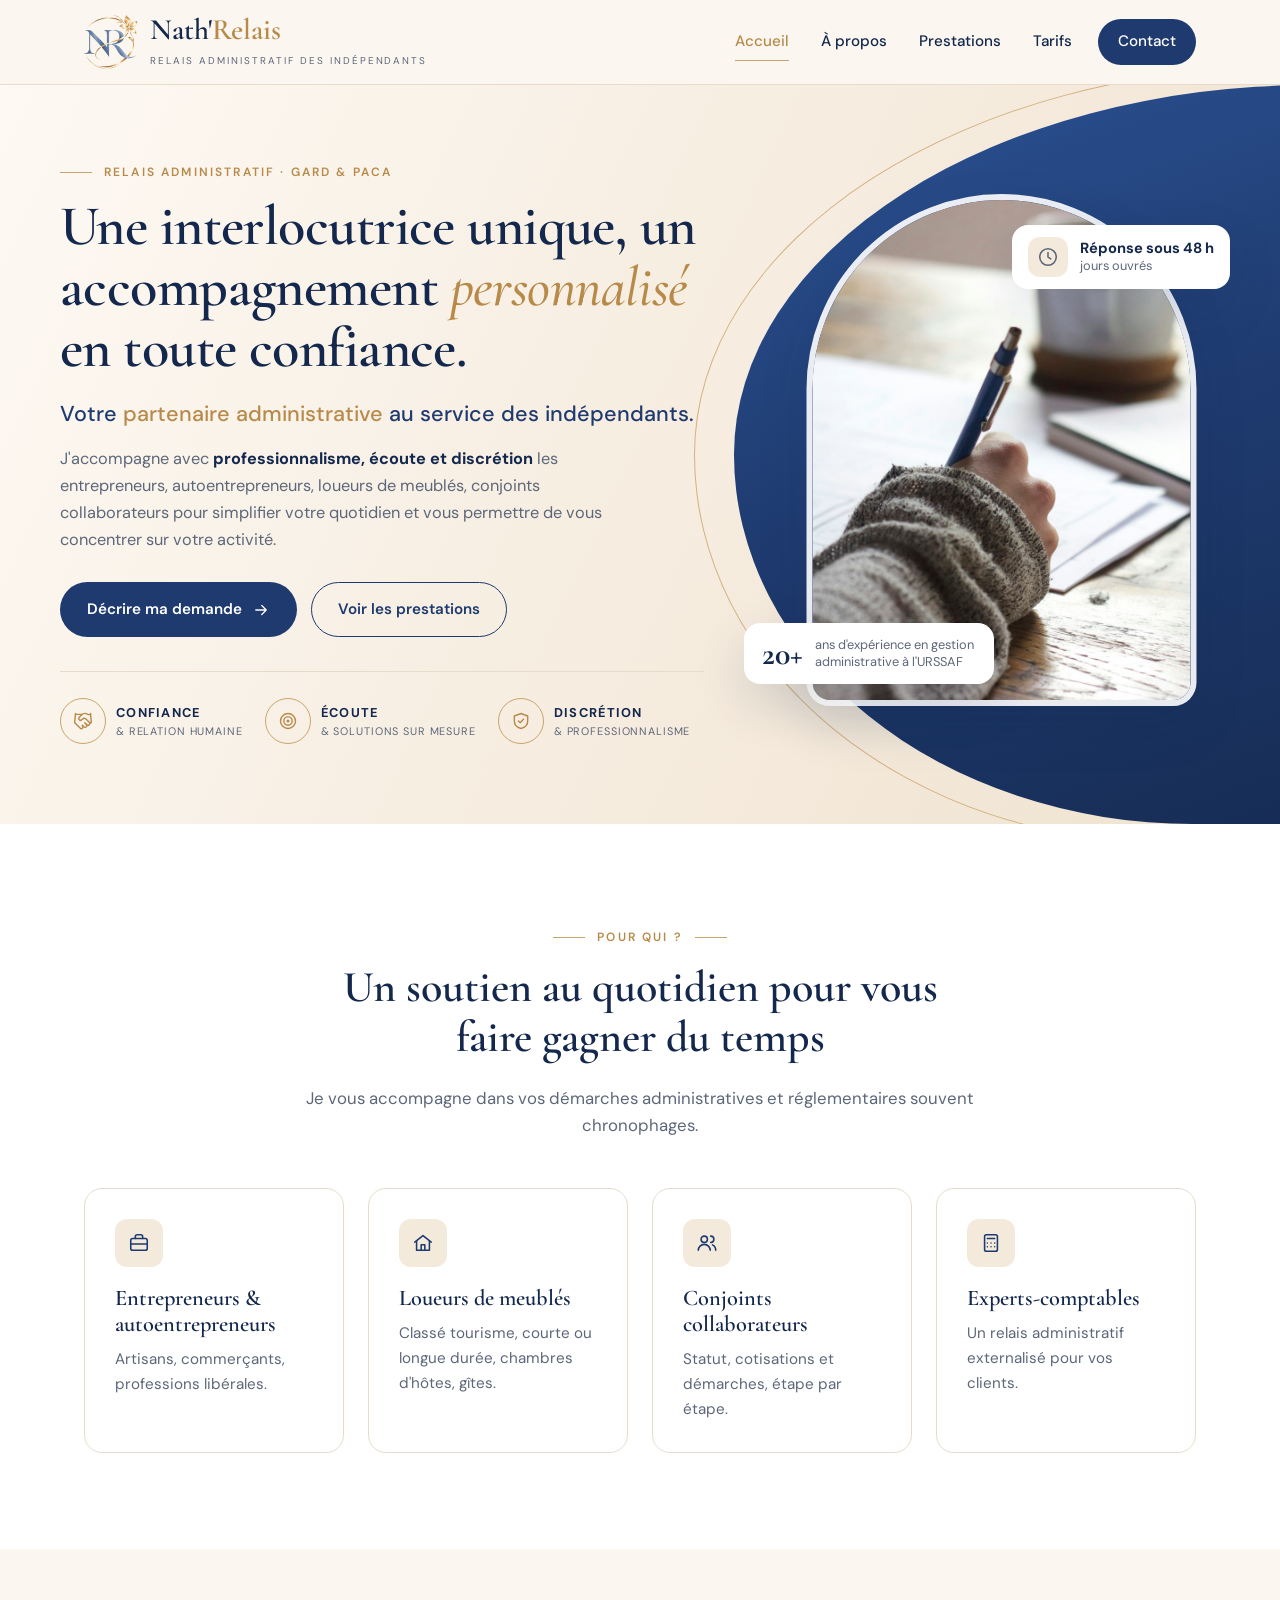
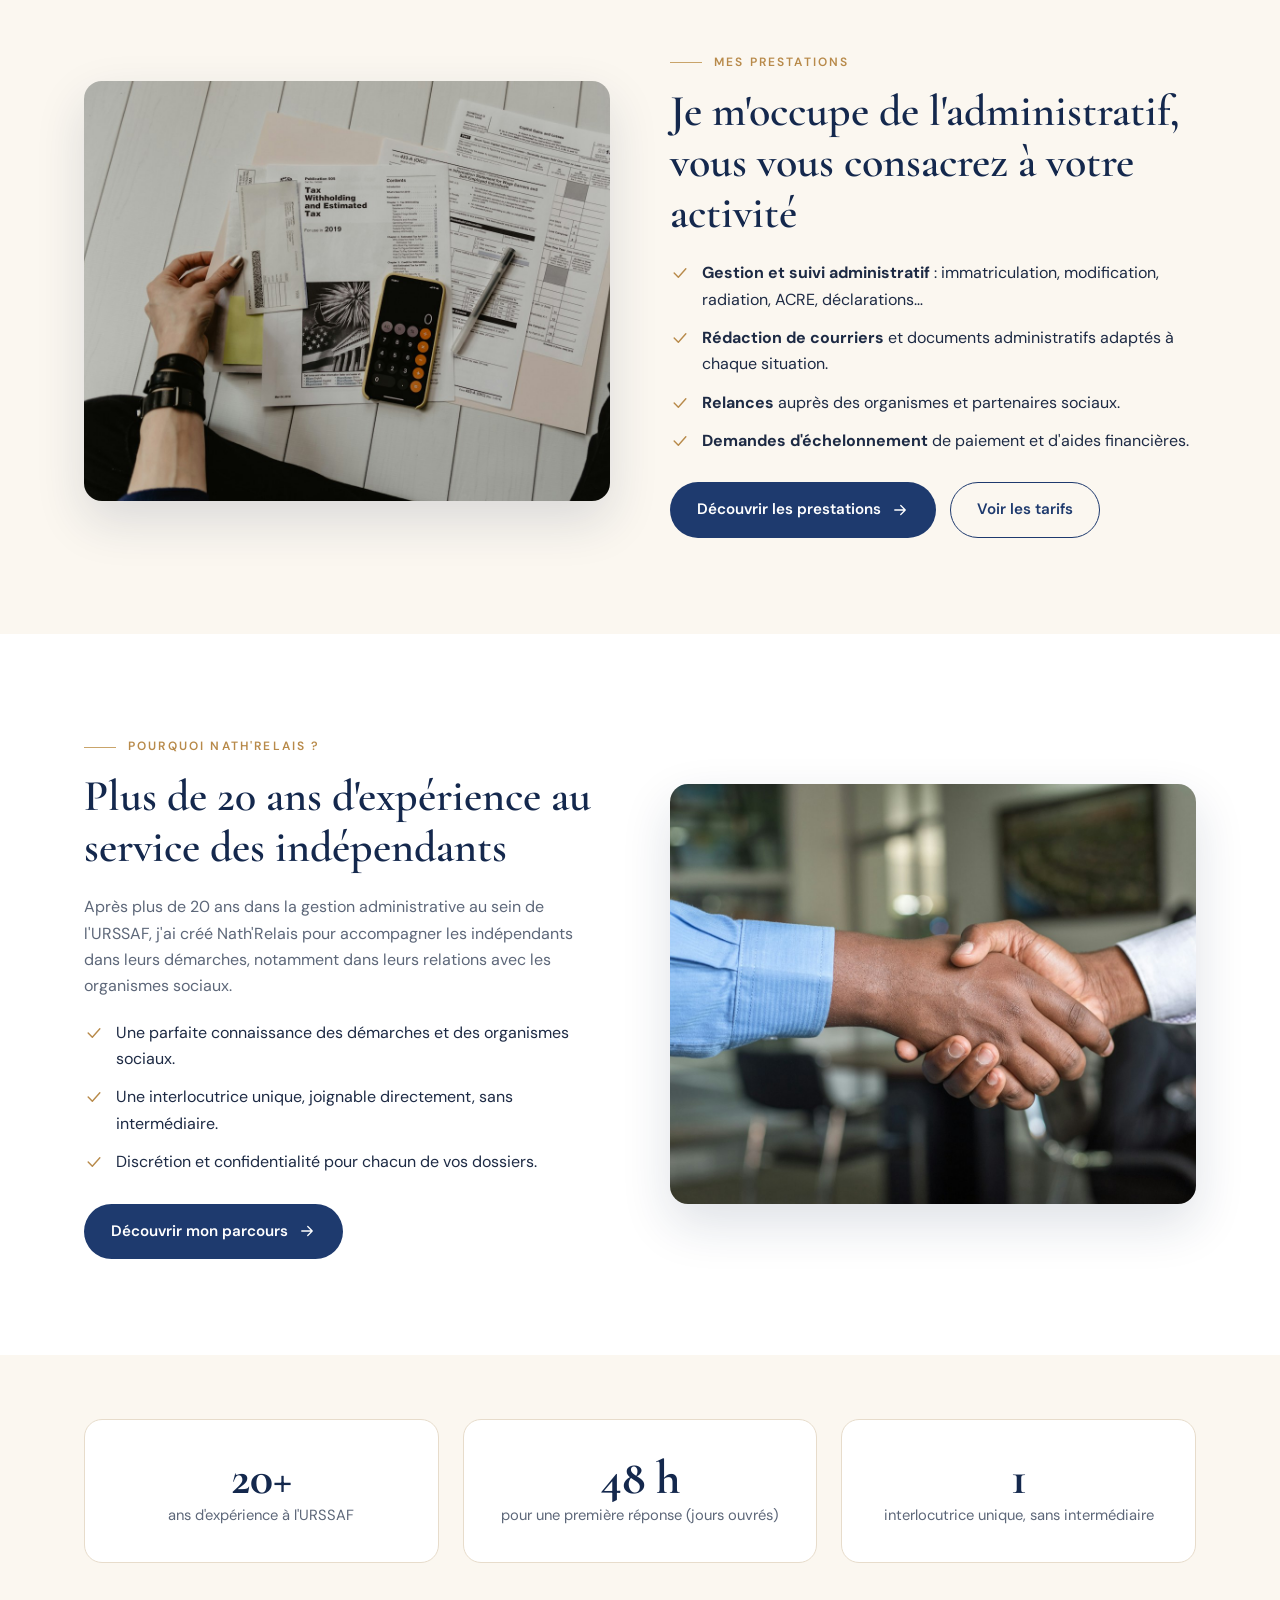
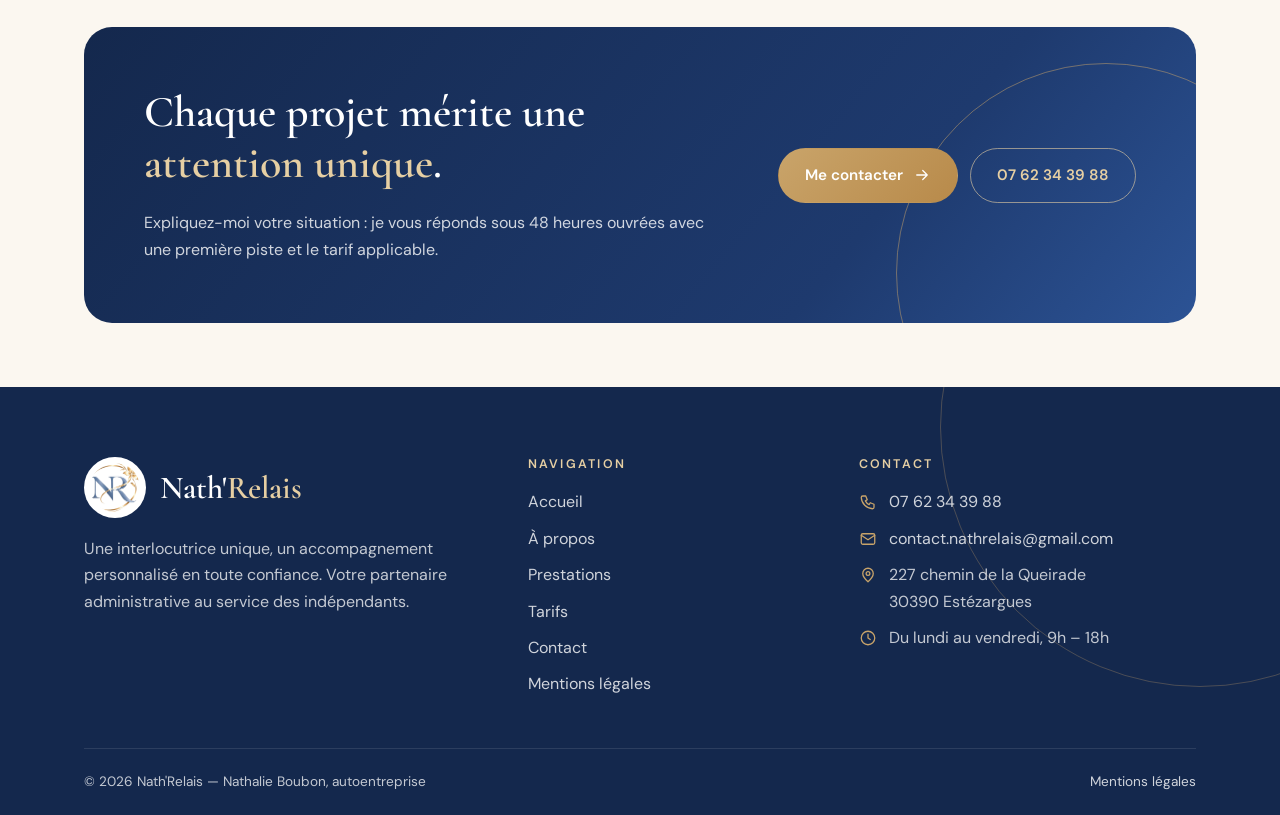
==== commit 0f374c75: "Accueil redessiné avec photos HD, hébergeur Hostinger, message d'activation du formulaire Co-Authore" ====
--- a/index.html
+++ b/index.html
@@ -35,7 +35,7 @@
   },
   "areaServed": ["Gard", "Provence-Alpes-Côte d'Azur"],
   "openingHours": "Mo-Fr 09:00-18:00",
-  "priceRange": "25 € - 350 €"
+  "priceRange": "20 € - 350 €"
 }
 </script>
 </head>
@@ -62,27 +62,26 @@
 <section class="hero">
   <div class="container hero-grid">
     <div class="hero-text">
-      <p class="hero-wordmark">Nath'<span>Relais</span></p>
-      <div class="divider"><span></span></div>
-      <h1>Une interlocutrice unique, un accompagnement personnalisé en toute confiance.</h1>
-      <div class="divider"><span></span></div>
-      <h2>Votre <span class="gold">partenaire administrative</span><br>au service des indépendants.</h2>
-      <p>J'accompagne avec <strong>professionnalisme, écoute et discrétion</strong> les entrepreneurs, autoentrepreneurs, loueurs de meublés, conjoints collaborateurs pour simplifier votre quotidien et vous permettre de vous concentrer sur votre activité.</p>
+      <span class="eyebrow">Relais administratif · Gard &amp; PACA</span>
+      <h1 class="hero-title">Une interlocutrice unique, un accompagnement <em>personnalisé</em> en toute confiance.</h1>
+      <p class="hero-sub">Votre <span class="gold">partenaire administrative</span> au service des indépendants.</p>
+      <p class="hero-lead">J'accompagne avec <strong>professionnalisme, écoute et discrétion</strong> les entrepreneurs, autoentrepreneurs, loueurs de meublés, conjoints collaborateurs pour simplifier votre quotidien et vous permettre de vous concentrer sur votre activité.</p>
+      <div class="hero-actions">
+        <a class="btn btn-primary" href="contact.html">Décrire ma demande <svg viewBox="0 0 24 24" fill="none" stroke="currentColor" stroke-width="1.7" stroke-linecap="round" stroke-linejoin="round" aria-hidden="true"><path d="M5 12h14M13 6l6 6-6 6"/></svg></a>
+        <a class="btn btn-outline" href="prestations.html">Voir les prestations</a>
+      </div>
       <div class="values">
         <div class="value"><span class="icon-ring"><svg viewBox="0 0 24 24" fill="none" stroke="currentColor" stroke-width="1.7" stroke-linecap="round" stroke-linejoin="round" aria-hidden="true"><path d="m11 17 2 2a1 1 0 1 0 3-3"/><path d="m14 14 2.5 2.5a1 1 0 1 0 3-3l-3.88-3.88a3 3 0 0 0-4.24 0l-.88.88a1 1 0 1 1-3-3l2.81-2.81a5.79 5.79 0 0 1 7.06-.87l.47.28a2 2 0 0 0 1.42.25L21 4"/><path d="m21 3 1 11h-2"/><path d="M3 3 2 14l6.5 6.5a1 1 0 1 0 3-3"/><path d="M3 4h8"/></svg></span><span><strong>Confiance</strong><small>&amp; relation humaine</small></span></div>
         <div class="value"><span class="icon-ring"><svg viewBox="0 0 24 24" fill="none" stroke="currentColor" stroke-width="1.7" stroke-linecap="round" stroke-linejoin="round" aria-hidden="true"><circle cx="12" cy="12" r="9"/><circle cx="12" cy="12" r="5"/><circle cx="12" cy="12" r="1"/></svg></span><span><strong>Écoute</strong><small>&amp; solutions sur mesure</small></span></div>
         <div class="value"><span class="icon-ring"><svg viewBox="0 0 24 24" fill="none" stroke="currentColor" stroke-width="1.7" stroke-linecap="round" stroke-linejoin="round" aria-hidden="true"><path d="M12 3 4 6v6c0 5 3.5 8 8 9 4.5-1 8-4 8-9V6l-8-3z"/><path d="m9 12 2 2 4-4"/></svg></span><span><strong>Discrétion</strong><small>&amp; professionnalisme</small></span></div>
       </div>
-      <div class="hero-actions">
-        <a class="btn btn-primary" href="contact.html">Décrire ma demande <svg viewBox="0 0 24 24" fill="none" stroke="currentColor" stroke-width="1.7" stroke-linecap="round" stroke-linejoin="round" aria-hidden="true"><path d="M5 12h14M13 6l6 6-6 6"/></svg></a>
-        <a class="btn btn-outline" href="prestations.html">Voir les prestations</a>
-      </div>
-    </div>
-    <div class="hero-visual" aria-hidden="true">
-      <div class="wave"></div>
-      <div class="wave-line"></div>
-      <figure><img src="assets/img/accueil-bureau.jpg" alt="" width="290" height="402"></figure>
+    </div>
+    <div class="hero-visual">
+      <div class="wave" aria-hidden="true"></div>
+      <div class="wave-line" aria-hidden="true"></div>
+      <figure><img src="assets/img/accueil-hero.jpg" alt="Main tenant un stylo bleu, remplissant un document à côté d'une tasse de café" width="900" height="1120" fetchpriority="high"></figure>
       <div class="hero-badge"><strong>20+</strong><span>ans d'expérience en gestion administrative à l'URSSAF</span></div>
+      <div class="hero-badge hero-badge-alt"><span class="icon-box"><svg viewBox="0 0 24 24" fill="none" stroke="currentColor" stroke-width="1.7" stroke-linecap="round" stroke-linejoin="round" aria-hidden="true"><circle cx="12" cy="12" r="9"/><path d="M12 7v5l3 2"/></svg></span><span><b>Réponse sous 48 h</b>jours ouvrés</span></div>
     </div>
   </div>
 </section>
@@ -122,7 +121,7 @@
 <section class="section bg-cream">
   <div class="container split">
     <div class="split-media reveal">
-      <img src="assets/img/apropos-bureau.jpg" alt="Bureau avec dossiers URSSAF : déclarations, cotisations, accompagnement, conseils" width="430" height="375" loading="lazy">
+      <img src="assets/img/accueil-documents.jpg" alt="Documents administratifs, calculatrice et formulaires sur un bureau" width="1200" height="900" loading="lazy">
     </div>
     <div class="reveal">
       <span class="eyebrow">Mes prestations</span>
@@ -142,6 +141,27 @@
 </section>
 
 <section class="section bg-white">
+  <div class="container split reverse">
+    <div class="split-media reveal">
+      <img src="assets/img/accueil-confiance.jpg" alt="Poignée de main entre deux professionnels" width="1200" height="900" loading="lazy">
+    </div>
+    <div class="reveal">
+      <span class="eyebrow">Pourquoi Nath'Relais ?</span>
+      <h2>Plus de 20 ans d'expérience au service des indépendants</h2>
+      <p style="color:var(--muted)">Après plus de 20 ans dans la gestion administrative au sein de l'URSSAF, j'ai créé Nath'Relais pour accompagner les indépendants dans leurs démarches, notamment dans leurs relations avec les organismes sociaux.</p>
+      <ul class="check-list">
+        <li><svg viewBox="0 0 24 24" fill="none" stroke="currentColor" stroke-width="1.7" stroke-linecap="round" stroke-linejoin="round" aria-hidden="true"><path d="m5 12 5 5 9-10"/></svg><span>Une parfaite connaissance des démarches et des organismes sociaux.</span></li>
+        <li><svg viewBox="0 0 24 24" fill="none" stroke="currentColor" stroke-width="1.7" stroke-linecap="round" stroke-linejoin="round" aria-hidden="true"><path d="m5 12 5 5 9-10"/></svg><span>Une interlocutrice unique, joignable directement, sans intermédiaire.</span></li>
+        <li><svg viewBox="0 0 24 24" fill="none" stroke="currentColor" stroke-width="1.7" stroke-linecap="round" stroke-linejoin="round" aria-hidden="true"><path d="m5 12 5 5 9-10"/></svg><span>Discrétion et confidentialité pour chacun de vos dossiers.</span></li>
+      </ul>
+      <div class="hero-actions">
+        <a class="btn btn-primary" href="a-propos.html">Découvrir mon parcours <svg viewBox="0 0 24 24" fill="none" stroke="currentColor" stroke-width="1.7" stroke-linecap="round" stroke-linejoin="round" aria-hidden="true"><path d="M5 12h14M13 6l6 6-6 6"/></svg></a>
+      </div>
+    </div>
+  </div>
+</section>
+
+<section class="section-sm bg-cream">
   <div class="container">
     <div class="stat-row">
       <div class="stat reveal"><strong>20+</strong><span>ans d'expérience à l'URSSAF</span></div>
@@ -151,7 +171,7 @@
   </div>
 </section>
 
-<section class="section-sm bg-white" style="padding-top:0">
+<section class="section-sm bg-cream" style="padding-top:0">
   <div class="container">
     <div class="cta-band reveal">
       <div>
--- a/assets/css/style.css
+++ b/assets/css/style.css
@@ -219,25 +219,26 @@
   display: grid; grid-template-columns: 1.15fr .85fr; gap: 40px; align-items: center;
   min-height: 640px; padding: 70px 0 80px;
 }
-.hero-wordmark {
-  font-family: var(--font-title); font-weight: 500;
-  font-size: clamp(3.4rem, 8vw, 5.6rem); line-height: 1; margin: 0;
-  color: var(--navy);
-}
-.hero-wordmark span { color: var(--gold-2); }
-.hero h1 {
-  font-family: var(--font-body); font-weight: 500; color: var(--navy-2);
-  font-size: clamp(1.35rem, 2.4vw, 1.75rem); line-height: 1.35; margin: 0;
-}
-.hero h2 {
-  font-family: var(--font-body); font-weight: 400; color: var(--navy-2);
-  font-size: clamp(1.2rem, 2vw, 1.5rem); line-height: 1.35; margin: 0 0 14px;
-}
-.hero p { max-width: 560px; color: var(--text); }
+.hero-title {
+  font-family: var(--font-title); font-weight: 600; color: var(--navy);
+  font-size: clamp(2.3rem, 4.4vw, 3.6rem); line-height: 1.08; margin: 0 0 18px;
+  letter-spacing: -.01em;
+}
+.hero-title em { font-style: italic; color: var(--gold); font-weight: 500; }
+.hero-sub {
+  font-size: clamp(1.15rem, 1.8vw, 1.35rem); color: var(--navy-2); font-weight: 500; margin: 0 0 14px;
+}
+.hero-lead { max-width: 560px; color: var(--muted); font-size: 1.02rem; }
+.hero-lead strong { color: var(--navy); }
 .hero-actions { display: flex; flex-wrap: wrap; gap: 14px; margin-top: 28px; }
 
-.values { display: flex; flex-wrap: wrap; gap: 22px 30px; margin-top: 28px; }
-.value { display: flex; align-items: center; gap: 12px; }
+.values {
+  display: flex; flex-wrap: wrap; gap: 16px 22px; margin-top: 34px; padding-top: 26px;
+  border-top: 1px solid var(--line);
+}
+.value { display: flex; align-items: center; gap: 10px; }
+.values .icon-ring { width: 46px; height: 46px; }
+.values .icon-ring svg { width: 20px; height: 20px; }
 .value strong {
   display: block; font-size: .8rem; letter-spacing: .1em; text-transform: uppercase; color: var(--navy);
 }
@@ -259,12 +260,15 @@
 }
 .hero-visual figure {
   position: absolute; left: 50%; top: 50%; transform: translate(-45%, -50%);
-  margin: 0; width: min(330px, 80%);
+  margin: 0; width: min(390px, 84%);
   border-radius: 200px 200px 24px 24px; overflow: hidden;
   border: 6px solid rgba(255,255,255,.9);
   box-shadow: var(--shadow-lg);
 }
-.hero-visual figure img { width: 100%; height: 440px; object-fit: cover; }
+.hero-visual figure img { width: 100%; height: 500px; object-fit: cover; }
+.hero-badge.hero-badge-alt { left: auto; right: -10px; bottom: auto; top: 70px; padding: 12px 16px; }
+.hero-badge-alt .icon-box { width: 40px; height: 40px; }
+.hero-badge-alt b { display: block; color: var(--navy); font-size: .92rem; }
 .hero-badge {
   position: absolute; left: 0; bottom: 60px; z-index: 3;
   background: #fff; border-radius: 16px; padding: 14px 18px;
@@ -304,6 +308,7 @@
 /* ---------- Bloc split ---------- */
 .split { display: grid; grid-template-columns: 1fr 1fr; gap: 60px; align-items: center; }
 .split-media { position: relative; }
+.split.reverse .split-media { order: 2; }
 .split-media img {
   border-radius: var(--radius); box-shadow: var(--shadow-lg);
   width: 100%; height: 420px; object-fit: cover;
@@ -595,11 +600,15 @@
   .main-nav .nav-cta { margin: 14px 0 0; text-align: center; border-radius: 999px; border: 0; }
 
   .hero-grid { grid-template-columns: 1fr; min-height: 0; padding: 50px 0 0; }
+  .hero-visual { min-height: 600px; }
+  .hero-text { padding-top: 20px; }
   .hero-visual { min-height: 460px; margin: 0 -24px; }
   .hero-visual .wave, .hero-visual .wave-line { inset: 40px -20px -40px -20px; border-radius: 50% 50% 0 0 / 30% 30% 0 0; }
   .hero-visual .wave-line { inset: 20px -10px -40px -10px; border-right: 1px solid var(--gold-2); }
-  .hero-visual figure { transform: translate(-50%, -46%); }
-  .hero-visual figure img { height: 360px; }
+  .hero-visual figure { transform: translate(-50%, -50%); }
+  .hero-visual figure img { height: 420px; }
+  .hero-badge.hero-badge-alt { right: 20px; top: 60px; }
+  .split.reverse .split-media { order: 0; }
   .hero-badge { left: 24px; bottom: 30px; }
 
   .split, .contact-grid, .form-layout, .legal-layout, .cabinet-grid { grid-template-columns: 1fr; gap: 40px; }
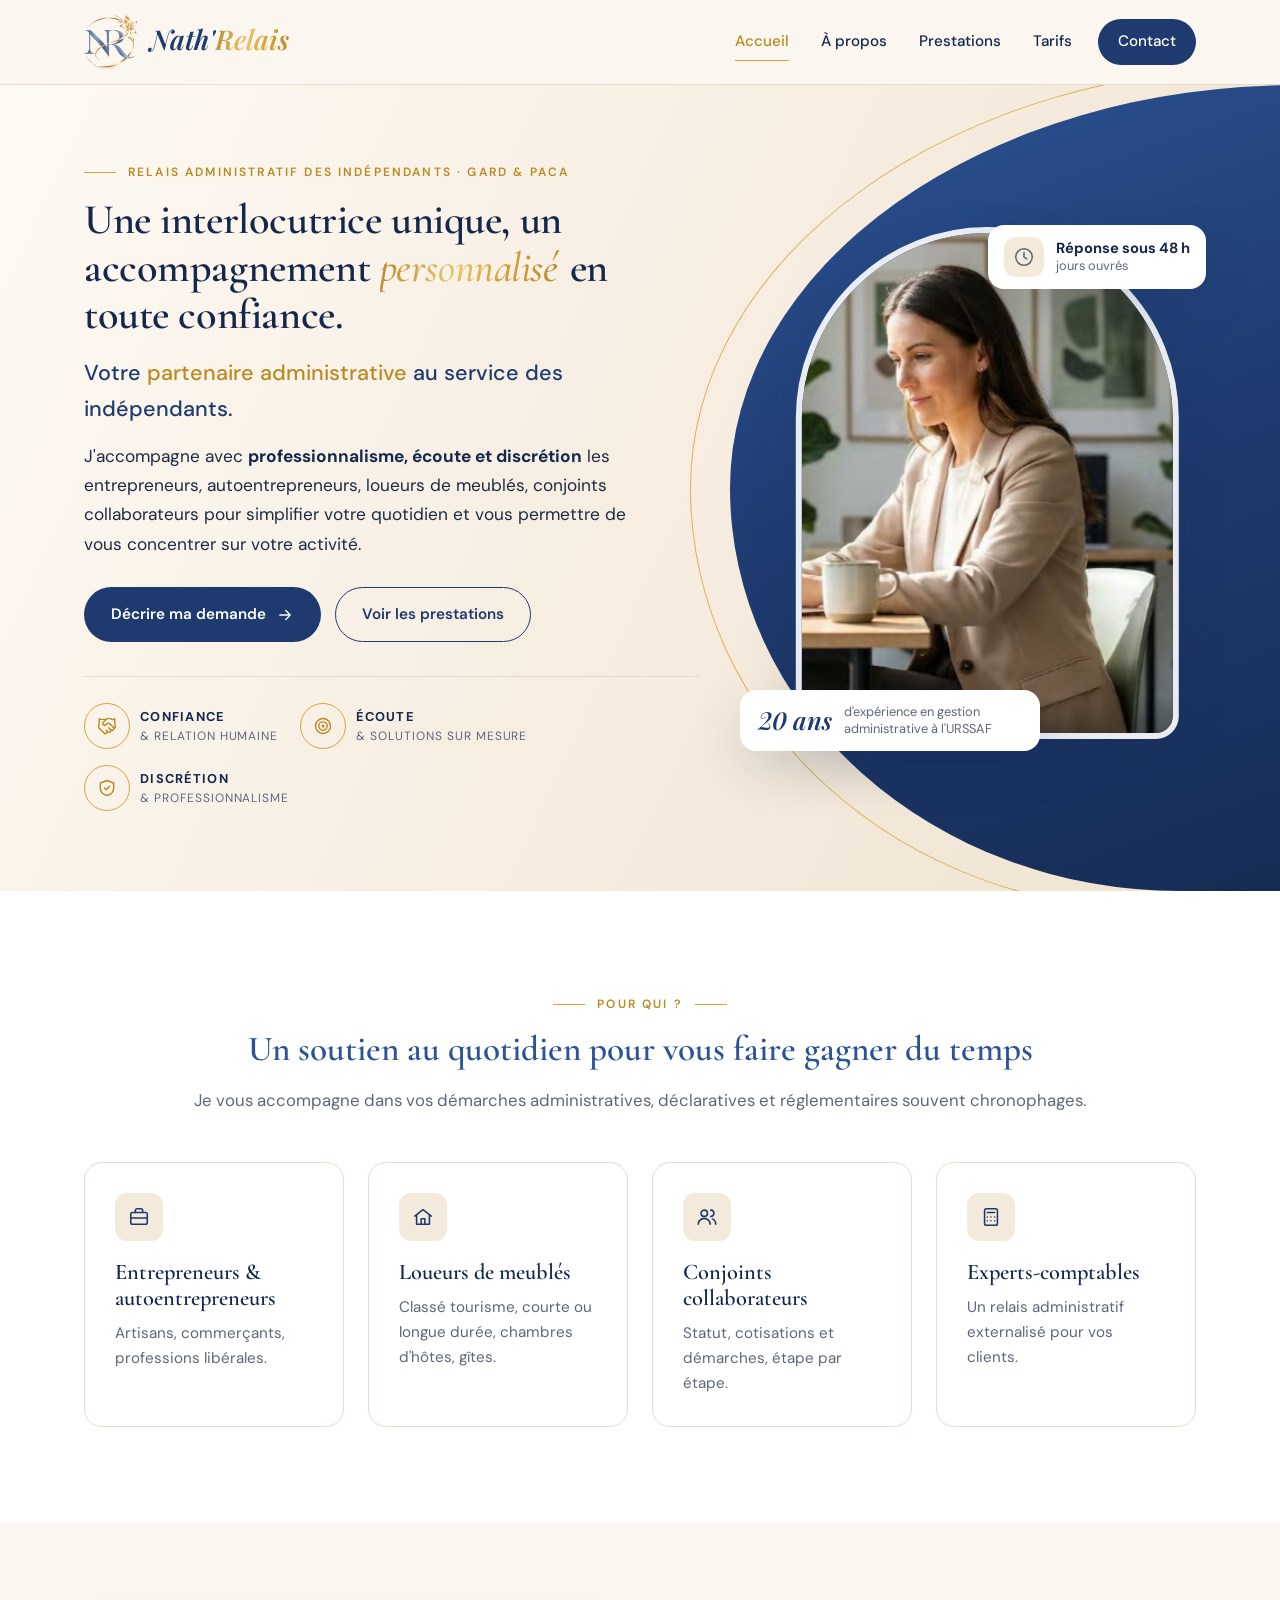
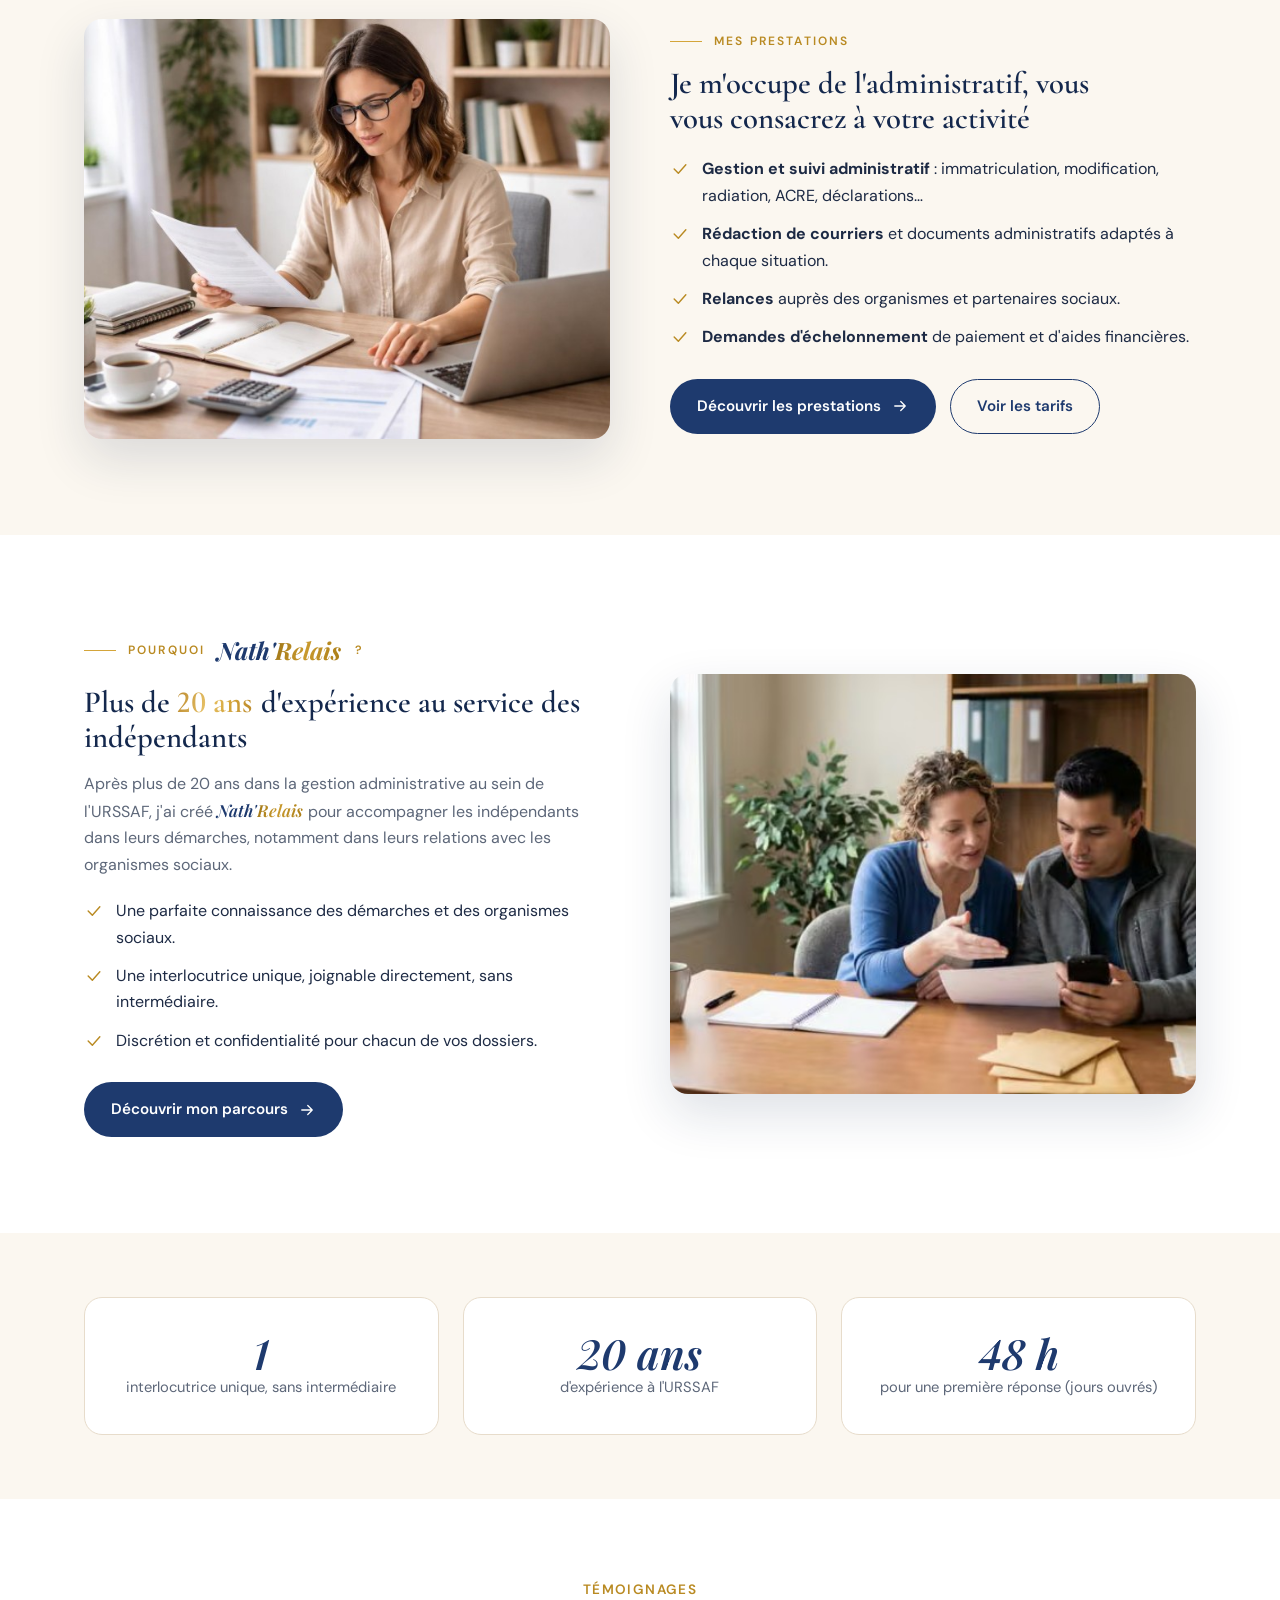
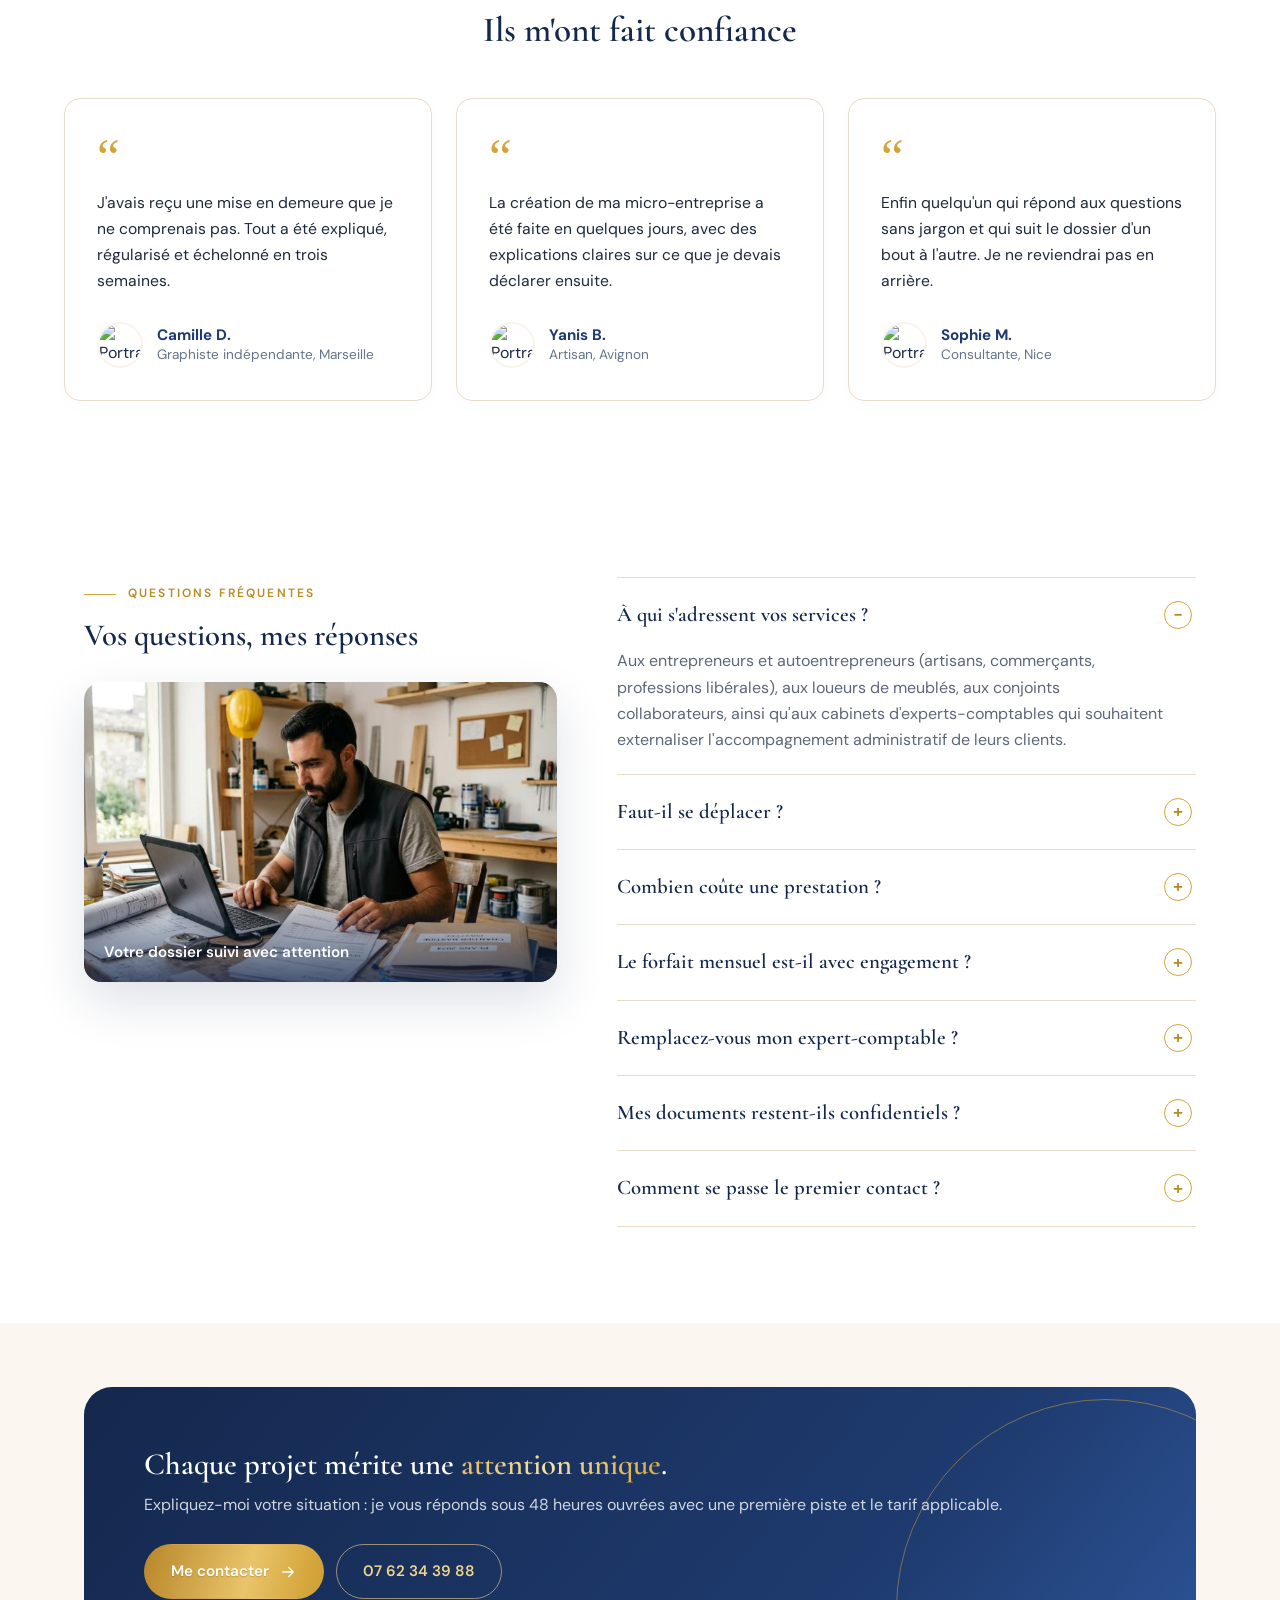
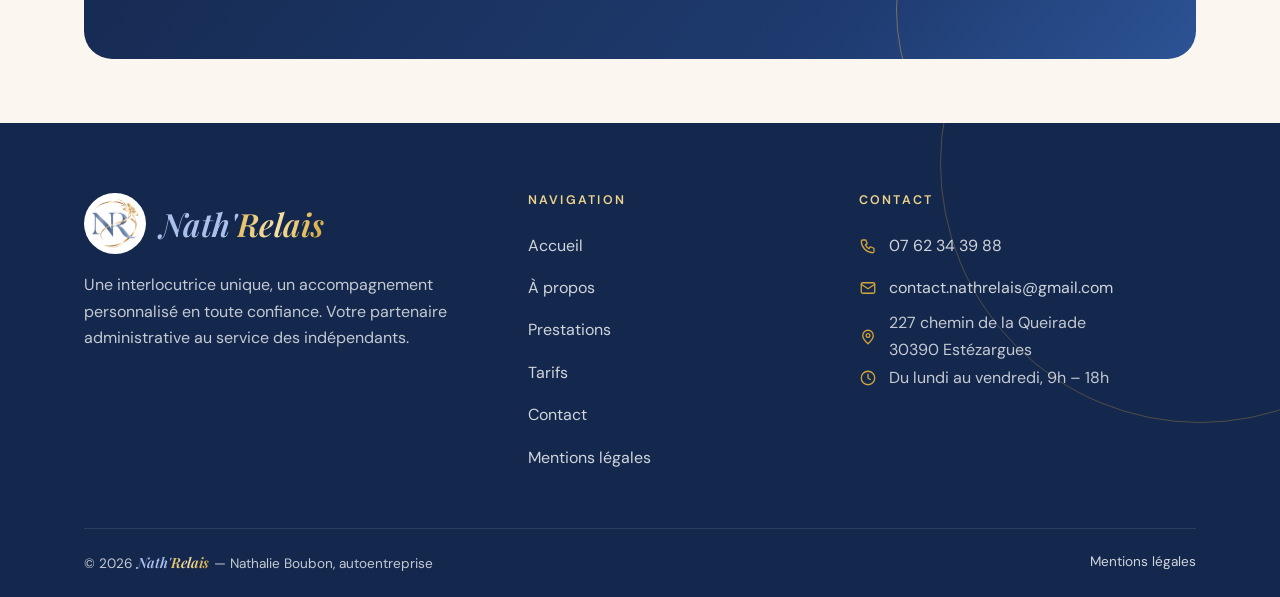
==== commit 89163c7e: "Retouches client : contenus, photos, police Nath'Relais, or, responsive - Pages À propos, Prestation" ====
--- a/index.html
+++ b/index.html
@@ -14,8 +14,8 @@
 <link rel="apple-touch-icon" href="assets/img/apple-touch-icon.png">
 <link rel="preconnect" href="https://fonts.googleapis.com">
 <link rel="preconnect" href="https://fonts.gstatic.com" crossorigin>
-<link href="https://fonts.googleapis.com/css2?family=Cormorant+Garamond:wght@500;600;700&family=DM+Sans:wght@400;500;600;700&family=Great+Vibes&display=swap" rel="stylesheet">
-<link rel="stylesheet" href="assets/css/style.css">
+<link href="https://fonts.googleapis.com/css2?family=Cormorant+Garamond:wght@500;600;700&family=DM+Sans:wght@400;500;600;700&family=Playfair+Display:ital,wght@0,500;0,600;1,500;1,600&display=swap" rel="stylesheet">
+<link rel="stylesheet" href="assets/css/style.css?v=202611141759">
 <script type="application/ld+json">
 {
   "@context": "https://schema.org",
@@ -47,7 +47,6 @@
       <img src="assets/img/logo.png" alt="Logo Nath'Relais" width="54" height="53">
       <span>
         <span class="brand-name">Nath'<span>Relais</span></span>
-        <span class="brand-tag">Relais administratif des indépendants</span>
       </span>
     </a>
     <button class="nav-toggle" type="button" aria-label="Ouvrir le menu" aria-expanded="false" aria-controls="main-nav"><svg viewBox="0 0 24 24" fill="none" stroke="currentColor" stroke-width="1.7" stroke-linecap="round" stroke-linejoin="round" aria-hidden="true"><path d="M4 7h16M4 12h16M4 17h16"/></svg></button>
@@ -62,7 +61,7 @@
 <section class="hero">
   <div class="container hero-grid">
     <div class="hero-text">
-      <span class="eyebrow">Relais administratif · Gard &amp; PACA</span>
+      <span class="eyebrow">Relais administratif des indépendants · Gard &amp; PACA</span>
       <h1 class="hero-title">Une interlocutrice unique, un accompagnement <em>personnalisé</em> en toute confiance.</h1>
       <p class="hero-sub">Votre <span class="gold">partenaire administrative</span> au service des indépendants.</p>
       <p class="hero-lead">J'accompagne avec <strong>professionnalisme, écoute et discrétion</strong> les entrepreneurs, autoentrepreneurs, loueurs de meublés, conjoints collaborateurs pour simplifier votre quotidien et vous permettre de vous concentrer sur votre activité.</p>
@@ -79,8 +78,8 @@
     <div class="hero-visual">
       <div class="wave" aria-hidden="true"></div>
       <div class="wave-line" aria-hidden="true"></div>
-      <figure><img src="assets/img/accueil-hero.jpg" alt="Main tenant un stylo bleu, remplissant un document à côté d'une tasse de café" width="900" height="1120" fetchpriority="high"></figure>
-      <div class="hero-badge"><strong>20+</strong><span>ans d'expérience en gestion administrative à l'URSSAF</span></div>
+      <figure><img src="assets/img/accueil-hero.jpg" alt="Femme travaillant sur son ordinateur portable dans un bureau lumineux" width="378" height="446" fetchpriority="high"></figure>
+      <div class="hero-badge"><strong>20 ans</strong><span>d'expérience en gestion administrative à l'URSSAF</span></div>
       <div class="hero-badge hero-badge-alt"><span class="icon-box"><svg viewBox="0 0 24 24" fill="none" stroke="currentColor" stroke-width="1.7" stroke-linecap="round" stroke-linejoin="round" aria-hidden="true"><circle cx="12" cy="12" r="9"/><path d="M12 7v5l3 2"/></svg></span><span><b>Réponse sous 48 h</b>jours ouvrés</span></div>
     </div>
   </div>
@@ -88,10 +87,10 @@
 
 <section class="section bg-white">
   <div class="container">
-    <div class="section-head center reveal">
+    <div class="section-head center wide reveal">
       <span class="eyebrow">Pour qui ?</span>
-      <h2>Un soutien au quotidien pour vous faire gagner du temps</h2>
-      <p>Je vous accompagne dans vos démarches administratives et réglementaires souvent chronophages.</p>
+      <h2 class="one-line">Un soutien au quotidien pour vous faire gagner du temps</h2>
+      <p class="one-line-sub">Je vous accompagne dans vos démarches administratives, déclaratives et réglementaires souvent chronophages.</p>
     </div>
     <div class="grid grid-4">
       <a class="card reveal" href="prestations.html#pour-qui">
@@ -121,11 +120,11 @@
 <section class="section bg-cream">
   <div class="container split">
     <div class="split-media reveal">
-      <img src="assets/img/accueil-documents.jpg" alt="Documents administratifs, calculatrice et formulaires sur un bureau" width="1200" height="900" loading="lazy">
+      <img src="assets/img/gestion-documents.jpg" alt="Femme relisant des documents administratifs à son bureau, avec calculatrice et ordinateur" width="773" height="512" loading="lazy" decoding="async">
     </div>
     <div class="reveal">
       <span class="eyebrow">Mes prestations</span>
-      <h2>Je m'occupe de l'administratif, vous vous consacrez à votre activité</h2>
+      <h2 class="two-lines">Je m'occupe de l'administratif, vous vous consacrez à votre activité</h2>
       <ul class="check-list">
         <li><svg viewBox="0 0 24 24" fill="none" stroke="currentColor" stroke-width="1.7" stroke-linecap="round" stroke-linejoin="round" aria-hidden="true"><path d="m5 12 5 5 9-10"/></svg><span><strong>Gestion et suivi administratif</strong> : immatriculation, modification, radiation, ACRE, déclarations…</span></li>
         <li><svg viewBox="0 0 24 24" fill="none" stroke="currentColor" stroke-width="1.7" stroke-linecap="round" stroke-linejoin="round" aria-hidden="true"><path d="m5 12 5 5 9-10"/></svg><span><strong>Rédaction de courriers</strong> et documents administratifs adaptés à chaque situation.</span></li>
@@ -143,12 +142,12 @@
 <section class="section bg-white">
   <div class="container split reverse">
     <div class="split-media reveal">
-      <img src="assets/img/accueil-confiance.jpg" alt="Poignée de main entre deux professionnels" width="1200" height="900" loading="lazy">
+      <img src="assets/img/accompagnement.jpg" alt="Conseillère expliquant un courrier administratif à un client" width="512" height="372" loading="lazy" decoding="async">
     </div>
     <div class="reveal">
-      <span class="eyebrow">Pourquoi Nath'Relais ?</span>
-      <h2>Plus de 20 ans d'expérience au service des indépendants</h2>
-      <p style="color:var(--muted)">Après plus de 20 ans dans la gestion administrative au sein de l'URSSAF, j'ai créé Nath'Relais pour accompagner les indépendants dans leurs démarches, notamment dans leurs relations avec les organismes sociaux.</p>
+      <span class="eyebrow">Pourquoi <span class="nr">Nath'<span>Relais</span></span> ?</span>
+      <h2>Plus de <span class="gold">20 ans</span> d'expérience au service des indépendants</h2>
+      <p style="color:var(--muted)">Après plus de 20 ans dans la gestion administrative au sein de l'URSSAF, j'ai créé <span class="nr">Nath'<span>Relais</span></span> pour accompagner les indépendants dans leurs démarches, notamment dans leurs relations avec les organismes sociaux.</p>
       <ul class="check-list">
         <li><svg viewBox="0 0 24 24" fill="none" stroke="currentColor" stroke-width="1.7" stroke-linecap="round" stroke-linejoin="round" aria-hidden="true"><path d="m5 12 5 5 9-10"/></svg><span>Une parfaite connaissance des démarches et des organismes sociaux.</span></li>
         <li><svg viewBox="0 0 24 24" fill="none" stroke="currentColor" stroke-width="1.7" stroke-linecap="round" stroke-linejoin="round" aria-hidden="true"><path d="m5 12 5 5 9-10"/></svg><span>Une interlocutrice unique, joignable directement, sans intermédiaire.</span></li>
@@ -164,16 +163,230 @@
 <section class="section-sm bg-cream">
   <div class="container">
     <div class="stat-row">
-      <div class="stat reveal"><strong>20+</strong><span>ans d'expérience à l'URSSAF</span></div>
+      <div class="stat reveal"><strong>1</strong><span>interlocutrice unique, sans intermédiaire</span></div>
+      <div class="stat reveal"><strong>20 ans</strong><span>d'expérience à l'URSSAF</span></div>
       <div class="stat reveal"><strong>48 h</strong><span>pour une première réponse (jours ouvrés)</span></div>
-      <div class="stat reveal"><strong>1</strong><span>interlocutrice unique, sans intermédiaire</span></div>
-    </div>
-  </div>
-</section>
-
-<section class="section-sm bg-cream" style="padding-top:0">
+    </div>
+  </div>
+</section>
+
+<style>
+  /* Styles intégrés pour la section Témoignages (Nath'Relais) */
+  .bg-testimonials {
+    background-color: var(--white);
+    padding: 5rem 1rem;
+    font-family: inherit;
+  }
+
+  .bg-testimonials .container {
+    max-width: 1200px;
+    margin: 0 auto;
+  }
+
+  .bg-testimonials .section-head.center {
+    text-align: center;
+    margin-bottom: 3rem;
+  }
+
+  .bg-testimonials .section-head .eyebrow {
+    display: block;
+    font-size: 0.85rem;
+    text-transform: uppercase;
+    letter-spacing: 0.1em;
+    color: var(--gold);
+    margin-bottom: 0.5rem;
+    font-weight: 600;
+  }
+
+  .bg-testimonials .section-head h2 {
+    font-size: 2.2rem;
+    color: var(--navy);
+    margin: 0;
+  }
+
+  .bg-testimonials .grid-3 {
+    display: grid;
+    grid-template-columns: repeat(3, 1fr);
+    gap: 1.5rem;
+  }
+
+  .card.testimonial {
+    background: #ffffff;
+    border: 1px solid var(--line);
+    border-radius: 16px;
+    padding: 2rem;
+    margin: 0;
+    display: flex;
+    flex-direction: column;
+    justify-content: space-between;
+    box-shadow: 0 4px 20px rgba(0, 0, 0, 0.02);
+    transition: transform 0.2s ease, box-shadow 0.2s ease;
+  }
+
+  .card.testimonial:hover {
+    transform: translateY(-4px);
+    box-shadow: 0 8px 25px rgba(0, 0, 0, 0.06);
+  }
+
+  .quote-icon {
+    font-family: Georgia, serif;
+    font-size: 3.2rem;
+    line-height: 1;
+    color: var(--gold-2);
+    margin-bottom: 0.5rem;
+    user-select: none;
+  }
+
+  .card.testimonial blockquote {
+    margin: 0 0 1.75rem 0;
+    font-size: 0.98rem;
+    line-height: 1.65;
+    color: #1e293b;
+    font-style: normal;
+  }
+
+  .testimonial-author {
+    display: flex;
+    align-items: center;
+    gap: 0.9rem;
+    margin-top: auto;
+  }
+
+  .testimonial-author img {
+    width: 46px;
+    height: 46px;
+    border-radius: 50%;
+    object-fit: cover;
+    flex-shrink: 0;
+    border: 2px solid #faf4eb;
+  }
+
+  .author-info {
+    display: flex;
+    flex-direction: column;
+    line-height: 1.3;
+  }
+
+  .author-info strong {
+    color: var(--navy-2);
+    font-size: 0.95rem;
+    font-weight: 700;
+  }
+
+  .author-info span {
+    color: #64748b;
+    font-size: 0.85rem;
+  }
+
+  /* Responsive pour mobiles et tablettes */
+  @media (max-width: 900px) {
+    .bg-testimonials .grid-3 {
+      grid-template-columns: 1fr;
+    }
+  }
+</style>
+
+<section class="section bg-testimonials">
   <div class="container">
-    <div class="cta-band reveal">
+    <div class="section-head center reveal">
+      <span class="eyebrow">Témoignages</span>
+      <h2>Ils m'ont fait confiance</h2>
+    </div>
+
+    <div class="grid grid-3">
+      <!-- Avis 1 : Régularisation & Échelonnement -->
+      <figure class="card testimonial reveal">
+        <div class="quote-icon" aria-hidden="true">“</div>
+        <blockquote>
+          J'avais reçu une mise en demeure que je ne comprenais pas. Tout a été expliqué, régularisé et échelonné en trois semaines.
+        </blockquote>
+        <figcaption class="testimonial-author">
+          <img src="https://images.unsplash.com/photo-1534528741775-53994a69daeb?w=150&auto=format&fit=crop&q=80" alt="Portrait de Camille D." loading="lazy" decoding="async" />
+          <div class="author-info">
+            <strong>Camille D.</strong>
+            <span>Graphiste indépendante, Marseille</span>
+          </div>
+        </figcaption>
+      </figure>
+
+      <!-- Avis 2 : Immatriculation & ACRE -->
+      <figure class="card testimonial reveal">
+        <div class="quote-icon" aria-hidden="true">“</div>
+        <blockquote>
+          La création de ma micro-entreprise a été faite en quelques jours, avec des explications claires sur ce que je devais déclarer ensuite.
+        </blockquote>
+        <figcaption class="testimonial-author">
+          <img src="https://images.unsplash.com/photo-1507003211169-0a1dd7228f2d?w=150&auto=format&fit=crop&q=80" alt="Portrait de Yanis B." loading="lazy" decoding="async" />
+          <div class="author-info">
+            <strong>Yanis B.</strong>
+            <span>Artisan, Avignon</span>
+          </div>
+        </figcaption>
+      </figure>
+
+      <!-- Avis 3 : Suivi sans jargon -->
+      <figure class="card testimonial reveal">
+        <div class="quote-icon" aria-hidden="true">“</div>
+        <blockquote>
+          Enfin quelqu'un qui répond aux questions sans jargon et qui suit le dossier d'un bout à l'autre. Je ne reviendrai pas en arrière.
+        </blockquote>
+        <figcaption class="testimonial-author">
+          <img src="https://images.unsplash.com/photo-1573496359142-b8d87734a5a2?w=150&auto=format&fit=crop&q=80" alt="Portrait de Sophie M." loading="lazy" decoding="async" />
+          <div class="author-info">
+            <strong>Sophie M.</strong>
+            <span>Consultante, Nice</span>
+          </div>
+        </figcaption>
+      </figure>
+    </div>
+  </div>
+</section>
+<section class="section bg-white" id="faq">
+  <div class="container faq-layout">
+    <div class="reveal">
+      <span class="eyebrow">Questions fréquentes</span>
+      <h2>Vos questions, mes réponses</h2>
+      <figure class="faq-photo">
+        <img src="assets/img/artisan.jpg" alt="Artisan préparant ses documents administratifs à son bureau" width="780" height="434" loading="lazy" decoding="async">
+        <figcaption>Votre dossier suivi avec attention</figcaption>
+      </figure>
+    </div>
+    <div class="faq reveal">
+        <details class="faq-item" open>
+          <summary>À qui s'adressent vos services ?</summary>
+          <p>Aux entrepreneurs et autoentrepreneurs (artisans, commerçants, professions libérales), aux loueurs de meublés, aux conjoints collaborateurs, ainsi qu'aux cabinets d'experts-comptables qui souhaitent externaliser l'accompagnement administratif de leurs clients.</p>
+        </details>
+        <details class="faq-item">
+          <summary>Faut-il se déplacer ?</summary>
+          <p>Non. L'accompagnement se fait principalement à distance, par téléphone et par email, en PACA et dans le Gard. Un rendez-vous reste possible sur demande.</p>
+        </details>
+        <details class="faq-item">
+          <summary>Combien coûte une prestation ?</summary>
+          <p>Dossier simple : 20 €. Dossier complexe : 40 €. Forfait mensuel : 150 €. Le tarif de chaque mission vous est confirmé avant le démarrage (TVA non applicable, article 293 B du CGI).</p>
+        </details>
+        <details class="faq-item">
+          <summary>Le forfait mensuel est-il avec engagement ?</summary>
+          <p>Non. Les forfaits mensuels sont sans engagement, et toujours avec votre accord préalable.</p>
+        </details>
+        <details class="faq-item">
+          <summary>Remplacez-vous mon expert-comptable ?</summary>
+          <p>Non. Votre expert-comptable reste votre interlocuteur pour la comptabilité et la fiscalité. Je prends en charge les démarches administratives qui ne nécessitent pas son intervention et qui vous prennent du temps.</p>
+        </details>
+        <details class="faq-item">
+          <summary>Mes documents restent-ils confidentiels ?</summary>
+          <p>Oui. La discrétion fait partie de mes engagements : vos informations et documents sont utilisés uniquement pour le traitement de votre dossier.</p>
+        </details>
+        <details class="faq-item">
+          <summary>Comment se passe le premier contact ?</summary>
+          <p>Vous m'écrivez via le formulaire de contact ou par email en décrivant votre situation. Je vous réponds sous 48 heures ouvrées avec une première piste et le tarif applicable. Une fois le devis validé, je prends le dossier en main jusqu'à sa clôture.</p>
+        </details>
+    </div>
+  </div>
+</section>
+
+<section class="section-sm bg-cream">
+  <div class="container">
+    <div class="cta-band cta-stack reveal">
       <div>
         <h2>Chaque projet mérite une <em>attention unique</em>.</h2>
         <p>Expliquez-moi votre situation : je vous réponds sous 48 heures ouvrées avec une première piste et le tarif applicable.</p>
@@ -218,11 +431,11 @@
       </div>
     </div>
     <div class="footer-bottom">
-      <span>© <span data-year>2026</span> Nath'Relais — Nathalie Boubon, autoentreprise</span>
+      <span>© <span data-year>2026</span> <span class="nr">Nath'<span>Relais</span></span> — Nathalie Boubon, autoentreprise</span>
       <a href="mentions-legales.html">Mentions légales</a>
     </div>
   </div>
 </footer>
-<script src="assets/js/main.js" defer></script>
+<script src="assets/js/main.js?v=202611141759" defer></script>
 </body>
 </html>
--- a/assets/css/style.css
+++ b/assets/css/style.css
@@ -8,9 +8,11 @@
   --navy-2: #1e3a6e;
   --blue: #2c5395;
   --blue-soft: #5b7bb0;
-  --gold: #b88a4a;
-  --gold-2: #c9a46a;
-  --gold-light: #e6cfa3;
+  --gold: #b98a22;
+  --gold-2: #d4a53a;
+  --gold-light: #eed38c;
+  --gold-metal: linear-gradient(105deg, #b8862a 0%, #e9c46a 42%, #d4a53a 66%, #b8862a 100%);
+  --gold-metal-light: linear-gradient(105deg, #e2b85a 0%, #f6e3a6 45%, #e9c46a 70%, #d4a53a 100%);
   --beige: #f3eadc;
   --beige-2: #ece0cc;
   --cream: #fbf7f0;
@@ -103,10 +105,10 @@
 .btn-primary { background: var(--navy-2); color: #fff; }
 .btn-primary:hover { background: var(--navy); color: #fff; transform: translateY(-2px); box-shadow: var(--shadow); }
 .btn-gold { background: linear-gradient(135deg, var(--gold-2), var(--gold)); color: #fff; }
-.btn-gold:hover { color: #fff; transform: translateY(-2px); box-shadow: 0 10px 24px rgba(184,138,74,.35); }
+.btn-gold:hover { color: #fff; transform: translateY(-2px); box-shadow: 0 10px 24px rgba(185,138,34,.35); }
 .btn-outline { border-color: var(--navy-2); color: var(--navy-2); background: transparent; }
 .btn-outline:hover { background: var(--navy-2); color: #fff; }
-.btn-light { border-color: rgba(230,207,163,.6); color: var(--gold-light); background: transparent; }
+.btn-light { border-color: rgba(238,211,140,.6); color: var(--gold-light); background: transparent; }
 .btn-light:hover { background: var(--gold-light); color: var(--navy); }
 
 .icon-box {
@@ -217,18 +219,18 @@
 }
 .hero-grid {
   display: grid; grid-template-columns: 1.15fr .85fr; gap: 40px; align-items: center;
-  min-height: 640px; padding: 70px 0 80px;
+  min-height: 640px; padding-top: 70px; padding-bottom: 80px;
 }
 .hero-title {
   font-family: var(--font-title); font-weight: 600; color: var(--navy);
-  font-size: clamp(2.3rem, 4.4vw, 3.6rem); line-height: 1.08; margin: 0 0 18px;
+  font-size: clamp(2rem, 3.3vw, 2.85rem); line-height: 1.12; margin: 0 0 18px;
   letter-spacing: -.01em;
 }
 .hero-title em { font-style: italic; color: var(--gold); font-weight: 500; }
 .hero-sub {
   font-size: clamp(1.15rem, 1.8vw, 1.35rem); color: var(--navy-2); font-weight: 500; margin: 0 0 14px;
 }
-.hero-lead { max-width: 560px; color: var(--muted); font-size: 1.02rem; }
+.hero-lead { max-width: 580px; color: var(--text); font-size: 1.08rem; line-height: 1.7; }
 .hero-lead strong { color: var(--navy); }
 .hero-actions { display: flex; flex-wrap: wrap; gap: 14px; margin-top: 28px; }
 
@@ -427,11 +429,11 @@
 }
 .contact-hero::before {
   content: ""; position: absolute; right: -200px; top: -200px; width: 640px; height: 640px;
-  border-radius: 50%; border: 1px solid rgba(201,164,106,.45);
+  border-radius: 50%; border: 1px solid rgba(212,165,58,.45);
 }
 .contact-hero::after {
   content: ""; position: absolute; left: -160px; bottom: -260px; width: 560px; height: 560px;
-  border-radius: 50%; border: 1px solid rgba(201,164,106,.25);
+  border-radius: 50%; border: 1px solid rgba(212,165,58,.25);
 }
 .contact-hero .container { position: relative; z-index: 1; }
 .contact-brand { text-align: center; margin-bottom: 50px; }
@@ -457,7 +459,7 @@
 .contact-list { list-style: none; margin: 0; padding: 0; display: grid; gap: 18px; }
 .contact-list li { display: flex; align-items: center; gap: 16px; }
 .contact-list .ic {
-  width: 46px; height: 46px; border-radius: 50%; border: 1px solid rgba(201,164,106,.6);
+  width: 46px; height: 46px; border-radius: 50%; border: 1px solid rgba(212,165,58,.6);
   display: grid; place-items: center; color: var(--gold-light); flex-shrink: 0;
 }
 .contact-list .ic svg { width: 20px; height: 20px; }
@@ -515,7 +517,7 @@
 }
 .field textarea { min-height: 150px; resize: vertical; }
 .field input:focus, .field select:focus, .field textarea:focus {
-  outline: none; border-color: var(--gold-2); background: #fff; box-shadow: 0 0 0 4px rgba(201,164,106,.18);
+  outline: none; border-color: var(--gold-2); background: #fff; box-shadow: 0 0 0 4px rgba(212,165,58,.18);
 }
 .field input:user-invalid, .field textarea:user-invalid, .field select:user-invalid { border-color: #c0563c; }
 .consent { display: flex; gap: 10px; align-items: flex-start; font-size: .82rem; color: var(--muted); margin: 4px 0 20px; }
@@ -550,7 +552,7 @@
 }
 .site-footer::before {
   content: ""; position: absolute; right: -180px; top: -220px; width: 520px; height: 520px;
-  border-radius: 50%; border: 1px solid rgba(201,164,106,.3);
+  border-radius: 50%; border: 1px solid rgba(212,165,58,.3);
 }
 .footer-grid { display: grid; grid-template-columns: 1.4fr 1fr 1.2fr; gap: 50px; position: relative; }
 .footer-brand { display: flex; align-items: center; gap: 14px; margin-bottom: 18px; }
@@ -599,10 +601,9 @@
   .main-nav a[aria-current="page"]::after { display: none; }
   .main-nav .nav-cta { margin: 14px 0 0; text-align: center; border-radius: 999px; border: 0; }
 
-  .hero-grid { grid-template-columns: 1fr; min-height: 0; padding: 50px 0 0; }
-  .hero-visual { min-height: 600px; }
+  .hero-grid { grid-template-columns: 1fr; min-height: 0; padding-top: 50px; padding-bottom: 0; }
   .hero-text { padding-top: 20px; }
-  .hero-visual { min-height: 460px; margin: 0 -24px; }
+  .hero-visual { min-height: 580px; margin: 0 -24px; }
   .hero-visual .wave, .hero-visual .wave-line { inset: 40px -20px -40px -20px; border-radius: 50% 50% 0 0 / 30% 30% 0 0; }
   .hero-visual .wave-line { inset: 20px -10px -40px -10px; border-right: 1px solid var(--gold-2); }
   .hero-visual figure { transform: translate(-50%, -50%); }
@@ -643,3 +644,325 @@
   .hero-visual { margin: 0 -16px; }
   .cabinet-card, .volume-card { padding: 34px 22px 24px; }
 }
+
+/* =========================================================
+   Retouches client — novembre 2026
+   ========================================================= */
+:root {
+  --font-brand: "Playfair Display", Georgia, serif;
+  --blue-light: #a9c1ea;
+}
+body { font-variant-numeric: lining-nums; }
+
+/* Nom « Nath'Relais » uniforme : Nath' en bleu, Relais en or */
+.brand-name,
+.nr,
+.contact-brand .wordmark {
+  font-family: var(--font-brand);
+  font-style: italic;
+  font-weight: 600;
+  letter-spacing: 0;
+  text-transform: none;
+}
+.brand-name { font-size: 1.7rem; color: var(--navy-2); }
+.brand-name span { color: var(--gold); }
+.nr { color: var(--navy-2); white-space: nowrap; font-size: 1.04em; }
+.nr span { color: var(--gold); }
+.eyebrow .nr { font-size: 1.25em; }
+.site-footer .brand-name,
+.site-footer .nr,
+.contact-hero .nr,
+.cta-band .nr { color: var(--blue-light); }
+.site-footer .brand-name span,
+.site-footer .nr span,
+.contact-hero .nr span,
+.cta-band .nr span { color: var(--gold-light); }
+.contact-brand .wordmark .nr { font-size: 1em; }
+
+/* Chiffres clés : police lisible et identique */
+.stat strong,
+.hero-badge strong {
+  font-family: var(--font-brand);
+  font-style: italic;
+  font-weight: 600;
+  font-variant-numeric: lining-nums;
+  white-space: nowrap;
+}
+.stat strong { font-size: 2.6rem; color: var(--navy-2); }
+.hero-badge strong { font-size: 1.55rem; color: var(--navy-2); }
+
+/* Accueil — « Pour qui ? » */
+.section-head.wide { max-width: none; }
+.section-head .one-line { color: var(--blue); }
+@media (min-width: 1000px) {
+  .section-head .one-line { white-space: nowrap; font-size: 2.45rem; }
+  .section-head .one-line-sub { white-space: nowrap; }
+}
+
+/* FAQ */
+.faq-layout { display: grid; grid-template-columns: .9fr 1.1fr; gap: 60px; align-items: start; }
+.faq-photo { position: relative; margin: 28px 0 0; border-radius: var(--radius); overflow: hidden; box-shadow: var(--shadow-lg); }
+.faq-photo img { width: 100%; height: 300px; object-fit: cover; }
+.faq-photo figcaption {
+  position: absolute; left: 0; right: 0; bottom: 0; padding: 40px 20px 16px;
+  background: linear-gradient(transparent, rgba(20, 40, 77, .75));
+  color: #fff; font-weight: 600; font-size: .95rem;
+}
+.faq-item { border-bottom: 1px solid var(--line); }
+.faq-item:first-child { border-top: 1px solid var(--line); }
+.faq-item summary {
+  list-style: none; cursor: pointer; padding: 20px 40px 20px 0; position: relative;
+  font-family: var(--font-title); font-size: 1.3rem; font-weight: 600; color: var(--navy);
+}
+.faq-item summary::-webkit-details-marker { display: none; }
+.faq-item summary::after {
+  content: "+"; position: absolute; right: 4px; top: 50%; transform: translateY(-50%);
+  width: 28px; height: 28px; border-radius: 50%; border: 1px solid var(--gold-2);
+  display: grid; place-items: center; color: var(--gold); font-family: var(--font-body); font-size: 1.1rem; line-height: 1;
+}
+.faq-item[open] summary::after { content: "−"; }
+.faq-item summary:hover { color: var(--gold); }
+.faq-item p { color: var(--muted); margin: -4px 0 20px; padding-right: 30px; }
+
+/* Témoignages (section prête, commentée dans index.html) */
+.testimonial { margin: 0; display: flex; flex-direction: column; }
+.testimonial .quote-mark { font-family: var(--font-brand); font-size: 3rem; line-height: .8; color: var(--gold-2); }
+.testimonial blockquote { margin: 10px 0 24px; flex: 1; color: var(--text); font-size: 1rem; line-height: 1.7; }
+.testimonial figcaption { display: flex; align-items: center; gap: 14px; }
+.testimonial .avatar {
+  width: 48px; height: 48px; border-radius: 50%; flex-shrink: 0; object-fit: cover;
+  display: grid; place-items: center; background: var(--beige); border: 1px solid var(--gold-light);
+  font-family: var(--font-brand); font-style: italic; font-weight: 600; color: var(--navy-2);
+}
+.testimonial figcaption strong { display: block; color: var(--navy-2); }
+.testimonial figcaption small { color: var(--muted); font-size: .88rem; }
+
+/* À propos */
+.about-hero { padding: 90px 0 100px; }
+.about-hero h1 { max-width: 760px; }
+.about-text { max-width: 760px; margin-top: 26px; }
+.about-text p { font-size: 1.15rem; color: var(--text); line-height: 1.75; }
+.about-text strong.gold { color: var(--gold); }
+
+/* Prestations — bandeau avec photo */
+.page-hero .split-media img { height: 360px; }
+
+/* Tarifs — mention sans engagement */
+.pledge {
+  display: inline-flex; align-items: center; gap: 10px; margin: 0 0 22px;
+  padding: 10px 18px; border-radius: 999px; background: #fff; border: 1px solid var(--gold-2);
+  color: var(--navy); font-weight: 600; font-size: .95rem;
+}
+.pledge svg { width: 18px; height: 18px; color: var(--gold); flex-shrink: 0; }
+
+/* Mentions légales — téléphone et email même couleur que le texte */
+.legal-table dd a { color: inherit; }
+.legal-table dd a:hover { color: var(--gold); }
+
+@media (max-width: 960px) {
+  .faq-layout { grid-template-columns: 1fr; gap: 30px; }
+  .page-hero .split-media img { height: 280px; }
+}
+@media (max-width: 640px) {
+  .brand-name { font-size: 1.45rem; }
+  .pledge { border-radius: 16px; align-items: flex-start; }
+  .faq-photo img { height: 220px; }
+}
+.hero-badge { max-width: 300px; }
+@media (min-width: 760px) { .section-head .pledge { white-space: nowrap; } }
+
+
+/* =========================================================
+   Optimisation responsive — du petit téléphone au grand écran
+   ========================================================= */
+
+/* Formulaires : 16 px minimum pour éviter le zoom automatique sur iPhone */
+.field input, .field select, .field textarea { font-size: 16px; }
+
+/* Textes d'étiquettes : jamais sous 12 px */
+.value small, .tag, .card .sub, .ribbon, .legal-table dt,
+.info-strip .card small, .contact-list small { font-size: 12px; }
+
+/* Zones tactiles plus confortables, sans décaler la mise en page */
+.contact-list a, .info-strip .card .val, .map-link, .legal-table dd a,
+.card-link, .footer-bottom a, .consent a, .note a {
+  padding-top: 10px; padding-bottom: 10px; margin-top: -10px; margin-bottom: -10px;
+}
+.site-footer ul { gap: 2px; }
+.site-footer ul a { display: inline-block; padding: 7px 0; }
+.footer-contact li { align-items: center; }
+.footer-contact svg { margin-top: 0; }
+
+/* Pas d'effet de survol « collant » sur écran tactile */
+@media (hover: none) {
+  .card:hover, .btn:hover, .btn-primary:hover, .btn-gold:hover { transform: none; box-shadow: none; }
+  .card:hover { border-color: var(--line); }
+}
+
+/* Tablettes : pas de carte orpheline dans les grilles de 3 */
+@media (min-width: 641px) and (max-width: 960px) {
+  .grid-3 > :last-child:nth-child(odd) { grid-column: 1 / -1; }
+  .hero-text { max-width: 680px; }
+  .section { padding: 80px 0; }
+}
+
+/* Téléphones */
+@media (max-width: 640px) {
+  .section { padding: 64px 0; }
+  .section-sm { padding: 48px 0; }
+  .page-hero { padding: 56px 0 64px; }
+  .about-hero { padding: 56px 0 64px; }
+  .section-head { margin-bottom: 32px; }
+  .hero-grid { padding-top: 32px; }
+
+  /* « Pour qui ? » : cartes compactes, icône à gauche */
+  .grid-4 > .card {
+    display: grid; grid-template-columns: 48px 1fr; column-gap: 16px; align-items: start;
+  }
+  .grid-4 > .card .icon-box { grid-row: span 2; }
+  .grid-4 > .card h3 { margin: 2px 0 4px; font-size: 1.3rem; }
+
+  /* Chiffres clés : compacts, sur une ligne */
+  .stat-row { gap: 12px; }
+  .stat {
+    display: flex; align-items: center; gap: 18px; text-align: left; padding: 18px 22px;
+  }
+  .stat strong { font-size: 2rem; min-width: 96px; text-align: center; }
+
+  .cta-band { padding: 36px 22px; border-radius: 22px; }
+  .faq-item summary { font-size: 1.18rem; padding: 18px 40px 18px 0; }
+  .contact-hero { padding: 48px 0 80px; }
+  .contact-brand { margin-bottom: 36px; }
+  .footer-bottom { flex-direction: column; align-items: flex-start; }
+}
+
+/* Petits téléphones */
+@media (max-width: 480px) {
+  .hero-actions .btn, .cta-band .actions .btn { width: 100%; }
+  .cta-band .actions { width: 100%; }
+  .values { gap: 14px; }
+  .hero-badge { max-width: 240px; padding: 12px 14px; }
+  .hero-badge.hero-badge-alt { right: 12px; }
+  .hero-badge { left: 12px; }
+  .pledge { font-size: .9rem; }
+}
+
+/* Très petits téléphones (iPhone SE 1re gén., anciens Android) */
+@media (max-width: 360px) {
+  .container { padding: 0 14px; }
+  .hero-title { font-size: 1.85rem; }
+  h2 { font-size: 1.75rem; }
+  .brand-name { font-size: 1.3rem; }
+  .brand img { width: 40px; }
+  .brand { gap: 8px; }
+  .card { padding: 20px; }
+  .hero-visual figure { width: 88%; }
+  .hero-visual figure img { height: 380px; }
+  .hero-visual { min-height: 540px; }
+  .stat strong { font-size: 1.75rem; min-width: 84px; }
+  .legal-table dt, .legal-table dd { padding-left: 14px; padding-right: 14px; }
+}
+
+/* Grands écrans */
+@media (min-width: 1600px) {
+  :root { --container: 1280px; }
+  .section { padding: 110px 0; }
+  .hero-grid { min-height: 720px; }
+  .hero-visual figure { width: min(440px, 84%); }
+  .hero-visual figure img { height: 560px; }
+  .hero-title { font-size: 3.1rem; }
+}
+
+/* Très grands écrans (2K / 4K) */
+@media (min-width: 2200px) {
+  html { font-size: 112.5%; }
+  :root { --container: 1440px; }
+}
+
+
+/* =========================================================
+   Or véritable — même rendu doré métallique partout
+   ========================================================= */
+.hero-title em,
+.section-head h2 .gold, h2 .gold,
+.brand-name span,
+.nr span,
+.about-text strong.gold {
+  background: var(--gold-metal);
+  -webkit-background-clip: text; background-clip: text;
+  -webkit-text-fill-color: transparent; color: var(--gold);
+  -webkit-box-decoration-break: clone; box-decoration-break: clone;
+  padding-right: .06em;
+}
+.site-footer .brand-name span,
+.site-footer .nr span,
+.contact-hero .nr span,
+.cta-band .nr span,
+.cta-band h2 em {
+  background: var(--gold-metal-light);
+  -webkit-background-clip: text; background-clip: text;
+  -webkit-text-fill-color: transparent; color: var(--gold-light);
+}
+.btn-gold { background: var(--gold-metal); background-size: 140% 100%; color: #fff; text-shadow: 0 1px 1px rgba(120, 85, 10, .35); }
+.btn-gold:hover { background-position: 100% 0; }
+.ribbon { background: var(--gold-metal); }
+.hero-badge strong .gold { color: var(--gold); }
+
+
+/* =========================================================
+   Dernières retouches client
+   ========================================================= */
+
+/* 1 — « Nath'Relais » lisible dans les petites lignes de titre */
+.eyebrow .nr { font-size: 1.7em; font-weight: 700; letter-spacing: 0; vertical-align: -0.08em; }
+.eyebrow .nr span, p .nr span, dd .nr span, .lead .nr span {
+  background: linear-gradient(105deg, #9c7314 0%, #c99a2e 45%, #a87b14 100%);
+  -webkit-background-clip: text; background-clip: text; -webkit-text-fill-color: transparent;
+}
+
+/* 2 — Titres de page (h1) plus discrets, texte en dessous mis en valeur */
+.page-hero h1, .about-hero h1 { font-size: clamp(1.9rem, 2.8vw, 2.5rem); line-height: 1.18; }
+.about-hero h1 { max-width: 920px; }
+.about-text { max-width: 860px; margin-top: 22px; }
+.about-text p { font-size: 1.2rem; }
+.page-hero p.lead { font-size: 1.12rem; color: var(--text); }
+
+/* 3 — Moins d'espace entre le haut de page et la suite */
+.page-hero, .about-hero { padding: 64px 0 60px; }
+.page-hero + .section { padding-top: 64px; }
+
+/* 7 — Email sur une seule ligne (page Contact) */
+.info-strip .card .val { word-break: normal; overflow-wrap: normal; white-space: nowrap; }
+@media (min-width: 1081px) {
+  .info-strip .grid-4 { grid-template-columns: 1.35fr 1fr 1.15fr 1fr; }
+}
+@media (min-width: 641px) and (max-width: 1080px) {
+  .info-strip .card .val { white-space: normal; }
+}
+
+/* 9 — Titre « Je m'occupe de l'administratif… » sur 2 lignes */
+.two-lines { font-size: clamp(1.8rem, 2.5vw, 2.3rem); text-wrap: balance; }
+
+/* 10 — Bandeau final : titre et phrase chacun sur une ligne */
+.cta-band.cta-stack { grid-template-columns: 1fr; gap: 26px; }
+.cta-band.cta-stack .actions { justify-content: flex-start; }
+.cta-band.cta-stack h2 { margin-bottom: 10px; }
+@media (min-width: 1000px) {
+  .cta-band.cta-stack h2, .cta-band.cta-stack p { white-space: nowrap; }
+}
+
+@media (max-width: 640px) {
+  .page-hero, .about-hero { padding: 48px 0 48px; }
+  .page-hero + .section { padding-top: 48px; }
+  .about-text p { font-size: 1.08rem; }
+  .info-strip .card .val { white-space: normal; overflow-wrap: anywhere; }
+}
+
+/* Hiérarchie des titres : h1 > h2 > h3 sur toutes les pages */
+h2 { font-size: clamp(1.7rem, 2.4vw, 2.2rem); }
+.two-lines { font-size: clamp(1.7rem, 2.4vw, 2.2rem); }
+.contact-brand + .contact-grid h1 { font-size: clamp(2rem, 4vw, 2.8rem); }
+.eyebrow .nr { font-size: 2em; }
+@media (min-width: 1000px) {
+  .section-head .one-line { font-size: 2.2rem; }
+}
